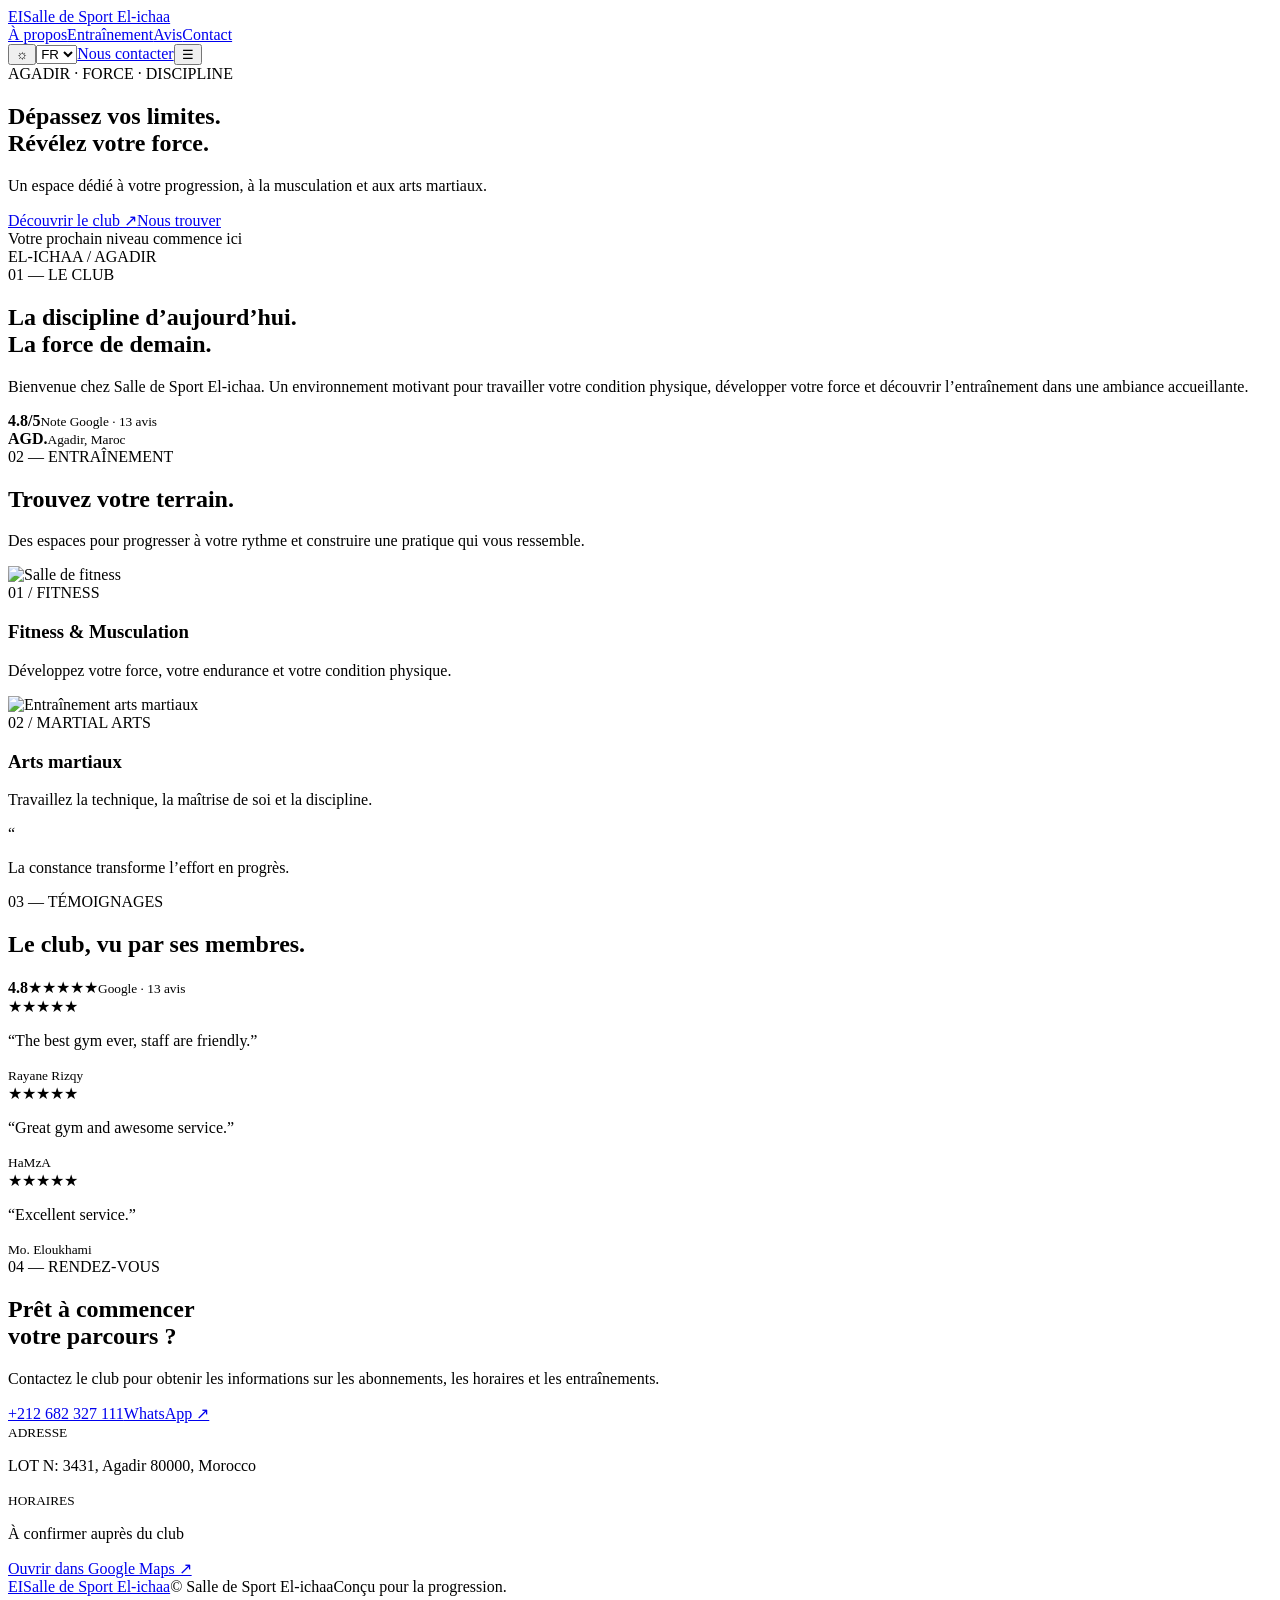
==== index.html @ bdde885b "Build El-ichaa gym website and Supabase admin" ====
<!doctype html>
<html lang="fr"><head><meta charset="utf-8"><meta name="viewport" content="width=device-width,initial-scale=1"><meta name="theme-color" content="#07100b"><meta name="description" content="Salle de Sport El-ichaa — fitness, musculation et arts martiaux à Agadir."><title>Salle de Sport El-ichaa | Agadir</title><link rel="preconnect" href="https://fonts.googleapis.com"><link rel="preconnect" href="https://fonts.gstatic.com" crossorigin><link href="https://fonts.googleapis.com/css2?family=DM+Sans:wght@400;500;600;700;800&family=Manrope:wght@400;500;600;700;800&display=swap" rel="stylesheet"><link rel="stylesheet" href="style.css"></head>
<body><header class="site-header"><a class="brand" href="#home"><span class="brand-mark" id="brandMark">EI</span><span id="brandName">Salle de Sport El-ichaa</span></a><nav class="main-nav"><a href="#about" data-i18n="navAbout">À propos</a><a href="#training" data-i18n="navTraining">Entraînement</a><a href="#reviews" data-i18n="navReviews">Avis</a><a href="#contact" data-i18n="navContact">Contact</a></nav><div class="header-actions"><button class="icon-btn" id="themeToggle" aria-label="Changer le thème">☼</button><select id="languageSelect" aria-label="Language"><option value="fr">FR</option><option value="ar">AR</option><option value="en">EN</option></select><a class="btn btn-small" href="#contact" data-i18n="navJoin">Nous contacter</a><button class="menu-toggle" id="menuToggle" aria-label="Menu">☰</button></div></header>
<main><section class="hero" id="home"><div class="hero-bg"></div><div class="hero-content"><span class="eyebrow" data-i18n="heroEyebrow">AGADIR · FORCE · DISCIPLINE</span><h1 id="heroTitle">Dépassez vos limites.<br><span>Révélez votre force.</span></h1><p id="heroText">Un espace dédié à votre progression, à la musculation et aux arts martiaux.</p><div class="hero-actions"><a class="btn" href="#training" data-i18n="heroCta">Découvrir le club <span>↗</span></a><a class="text-link" href="#contact" data-i18n="heroContact">Nous trouver</a></div><div class="hero-note"><span class="pulse"></span><span data-i18n="heroNote">Votre prochain niveau commence ici</span></div></div><div class="hero-side-label">EL-ICHAA / AGADIR</div></section>
<section class="intro section" id="about"><div class="section-kicker" data-i18n="aboutKicker">01 — LE CLUB</div><div class="intro-grid"><h2 id="aboutTitle">La discipline d’aujourd’hui.<br><span>La force de demain.</span></h2><div><p id="aboutText">Bienvenue chez Salle de Sport El-ichaa. Un environnement motivant pour travailler votre condition physique, développer votre force et découvrir l’entraînement dans une ambiance accueillante.</p><div class="facts"><div><strong>4.8<span>/5</span></strong><small data-i18n="ratingLabel">Note Google · 13 avis</small></div><div><strong>AGD<span>.</span></strong><small data-i18n="locationLabel">Agadir, Maroc</small></div></div></div></div></section>
<section class="training section" id="training"><div class="section-top"><div><div class="section-kicker" data-i18n="trainingKicker">02 — ENTRAÎNEMENT</div><h2 data-i18n="trainingTitle">Trouvez votre <span>terrain.</span></h2></div><p data-i18n="trainingLead">Des espaces pour progresser à votre rythme et construire une pratique qui vous ressemble.</p></div><div class="training-grid"><article class="training-card training-main"><img id="fitnessImage" src="https://images.unsplash.com/photo-1534438327276-14e5300c3a48?auto=format&fit=crop&w=1200&q=85" alt="Salle de fitness"><div class="card-shade"></div><div class="training-card-content"><span>01 / FITNESS</span><h3 id="fitnessTitle">Fitness & Musculation</h3><p id="fitnessText">Développez votre force, votre endurance et votre condition physique.</p></div></article><article class="training-card"><img id="martialImage" src="https://images.unsplash.com/photo-1555597673-b21d5c935865?auto=format&fit=crop&w=1000&q=85" alt="Entraînement arts martiaux"><div class="card-shade"></div><div class="training-card-content"><span>02 / MARTIAL ARTS</span><h3 id="martialTitle">Arts martiaux</h3><p id="martialText">Travaillez la technique, la maîtrise de soi et la discipline.</p></div></article></div></section>
<section class="quote-band"><span>“</span><p data-i18n="quote">La constance transforme l’effort en progrès.</p><span class="quote-line"></span></section>
<section class="reviews section" id="reviews"><div class="section-kicker" data-i18n="reviewsKicker">03 — TÉMOIGNAGES</div><div class="section-top"><h2 data-i18n="reviewsTitle">Le club, vu par <span>ses membres.</span></h2><div class="google-rating"><strong>4.8</strong><span>★★★★★</span><small>Google · 13 avis</small></div></div><div class="review-grid" id="reviewGrid"><article class="review"><div class="stars">★★★★★</div><p>“The best gym ever, staff are friendly.”</p><small>Rayane Rizqy</small></article><article class="review"><div class="stars">★★★★★</div><p>“Great gym and awesome service.”</p><small>HaMzA</small></article><article class="review"><div class="stars">★★★★★</div><p>“Excellent service.”</p><small>Mo. Eloukhami</small></article></div></section>
<section class="contact section" id="contact"><div class="contact-panel"><div><div class="section-kicker" data-i18n="contactKicker">04 — RENDEZ-VOUS</div><h2 data-i18n="contactTitle">Prêt à commencer<br><span>votre parcours ?</span></h2><p data-i18n="contactText">Contactez le club pour obtenir les informations sur les abonnements, les horaires et les entraînements.</p><div class="contact-links"><a href="tel:+212682327111">+212 682 327 111</a><a id="whatsappLink" href="https://wa.me/212682327111" target="_blank" rel="noopener">WhatsApp ↗</a></div></div><div class="contact-details"><div><small data-i18n="addressLabel">ADRESSE</small><p id="addressText">LOT N: 3431, Agadir 80000, Morocco</p></div><div><small data-i18n="hoursLabel">HORAIRES</small><p id="hoursText">À confirmer auprès du club</p></div><a class="btn btn-outline" href="https://www.google.com/maps/search/?api=1&query=CCPV%2BG7%20Agadir" target="_blank" rel="noopener" data-i18n="mapCta">Ouvrir dans Google Maps ↗</a></div></div></section></main>
<footer><a class="brand" href="#home"><span class="brand-mark">EI</span><span id="footerName">Salle de Sport El-ichaa</span></a><span>© <span id="year"></span> <span id="copyrightName">Salle de Sport El-ichaa</span></span><span data-i18n="footerNote">Conçu pour la progression.</span></footer><script src="https://cdn.jsdelivr.net/npm/@supabase/supabase-js@2"></script><script src="config.js"></script><script src="app.js"></script></body></html>
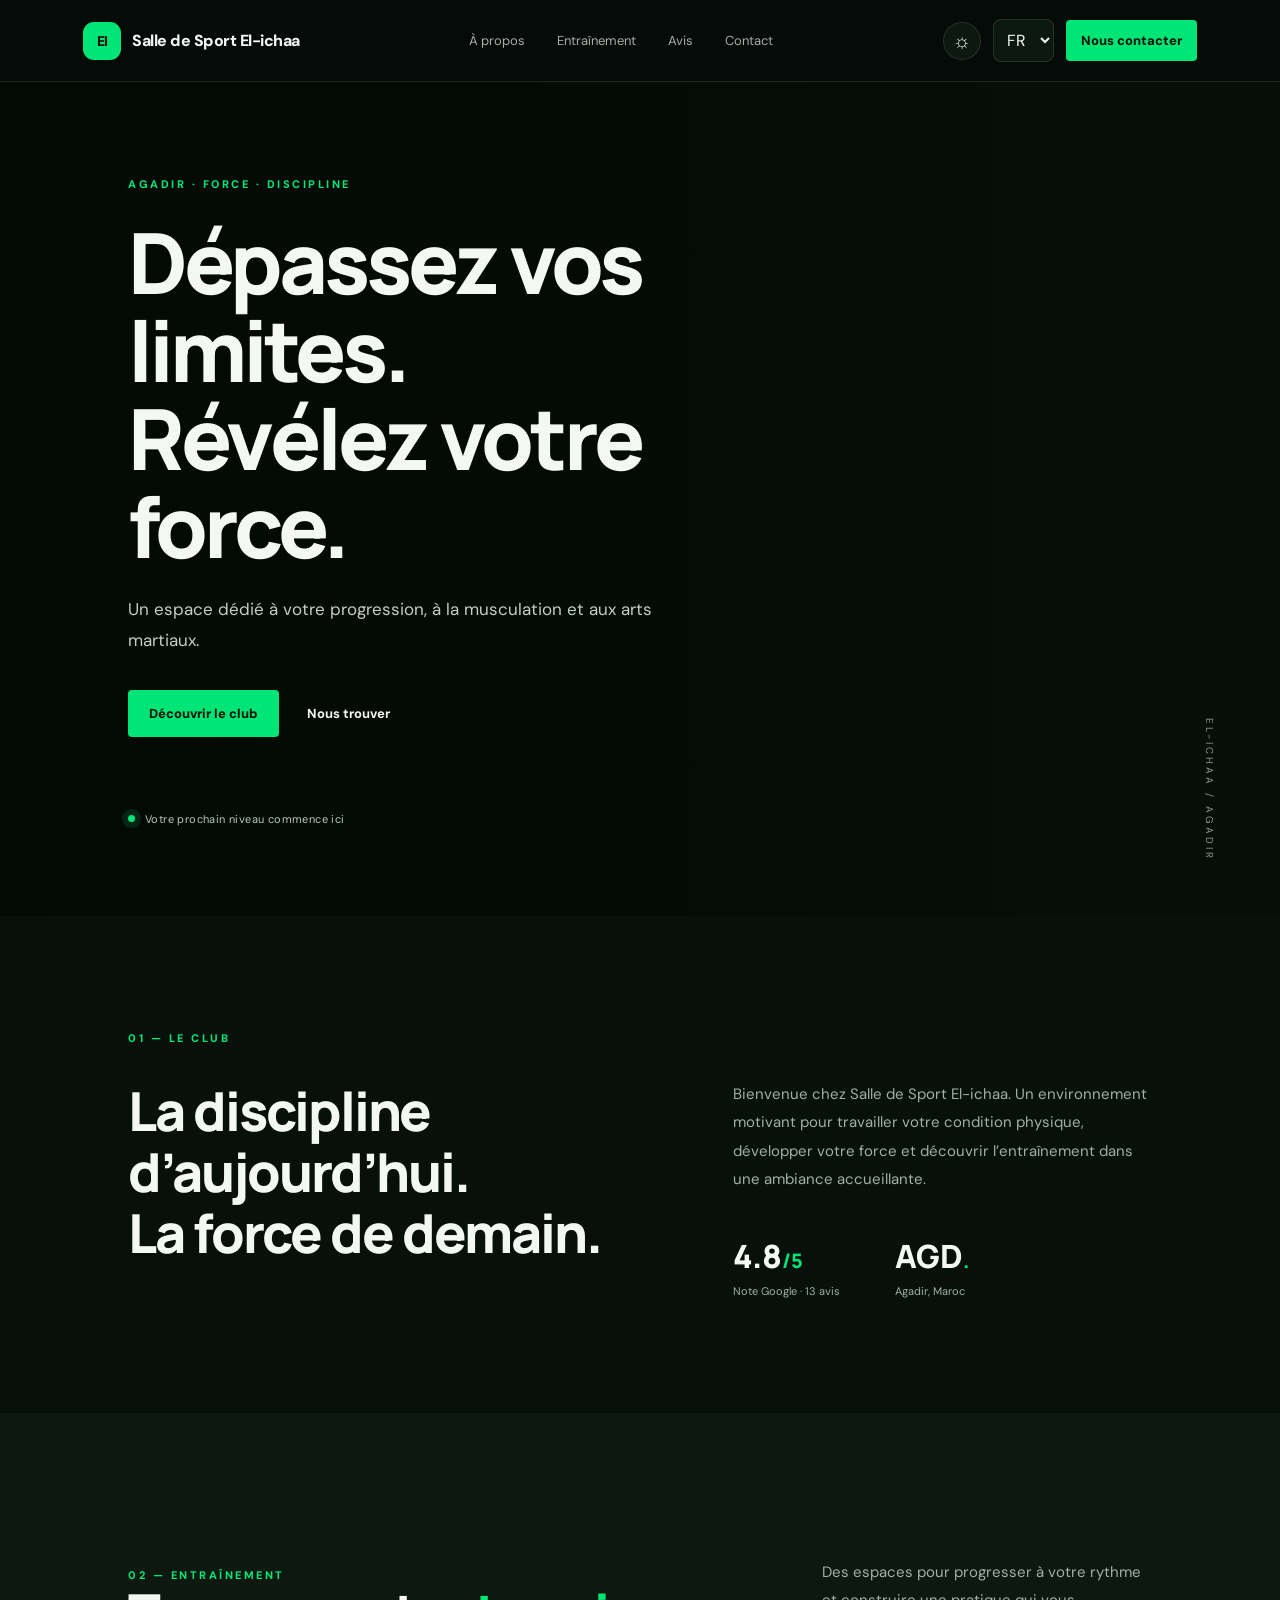
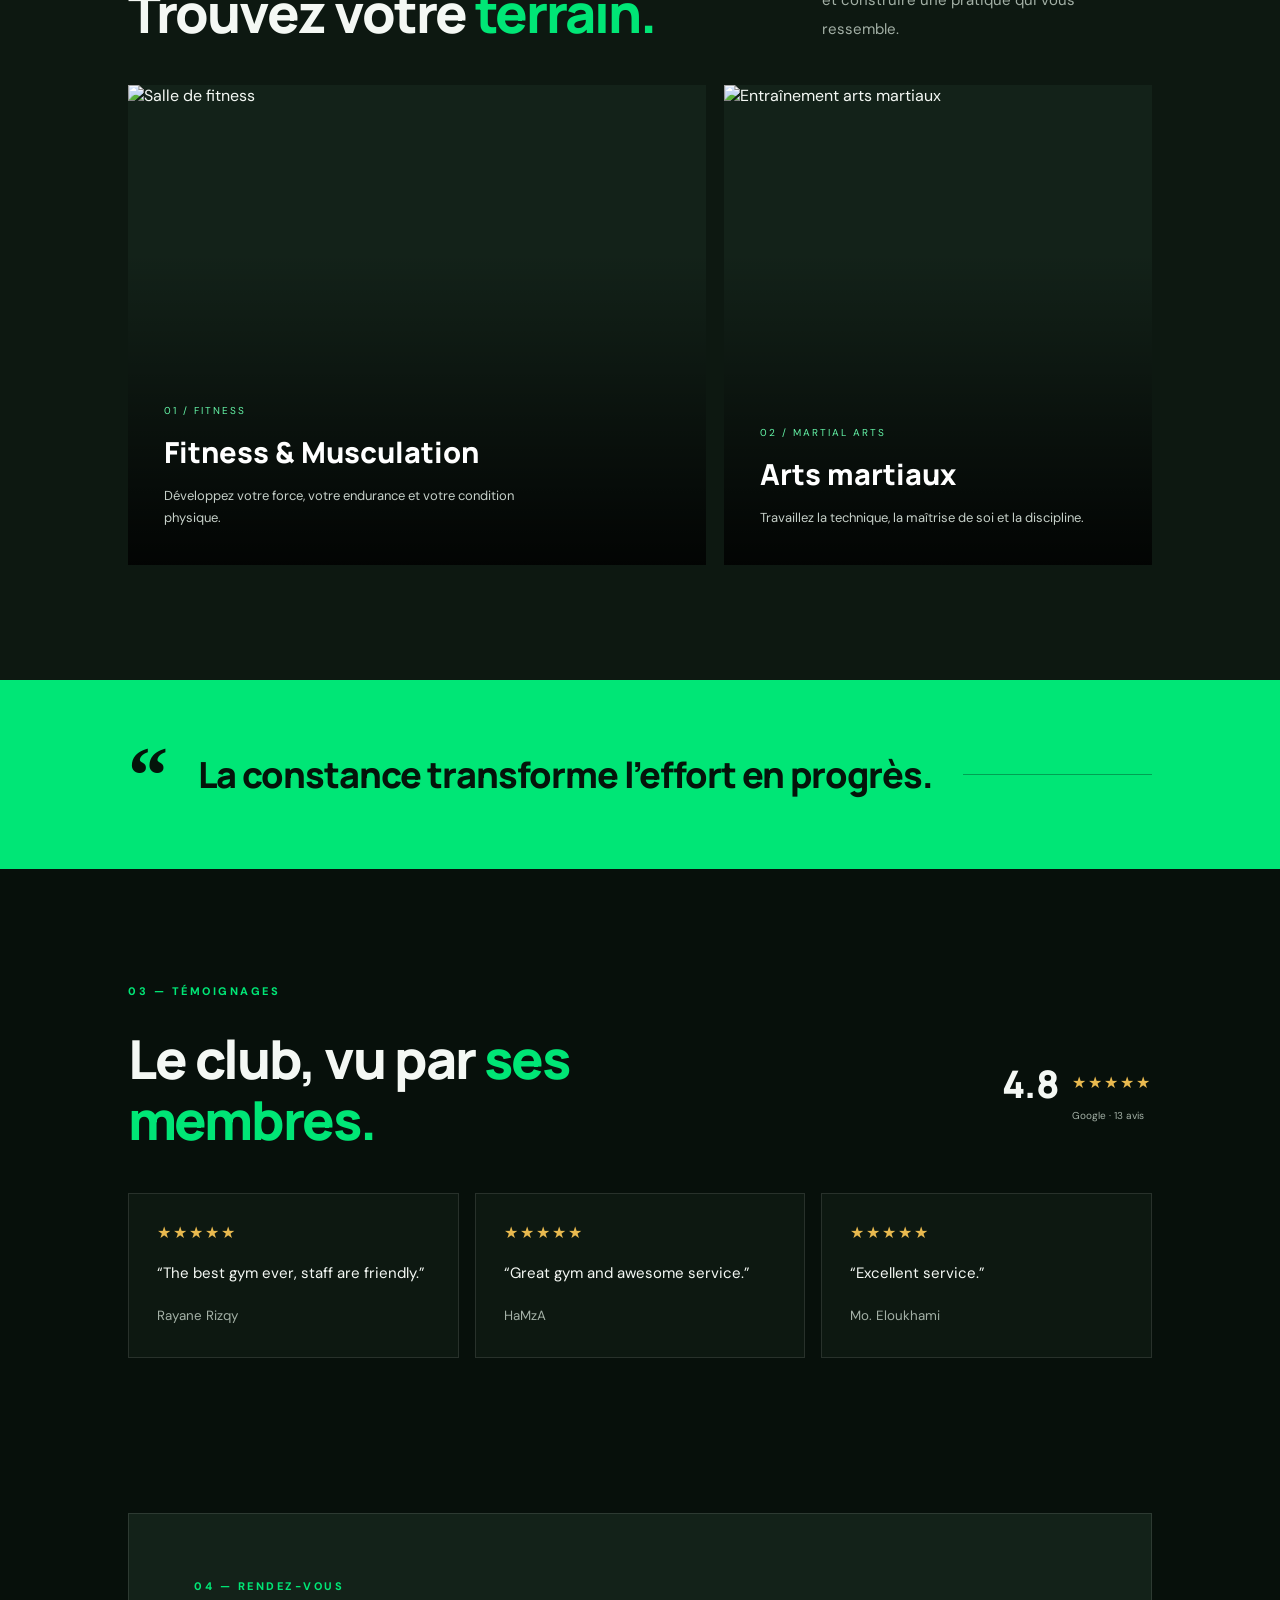
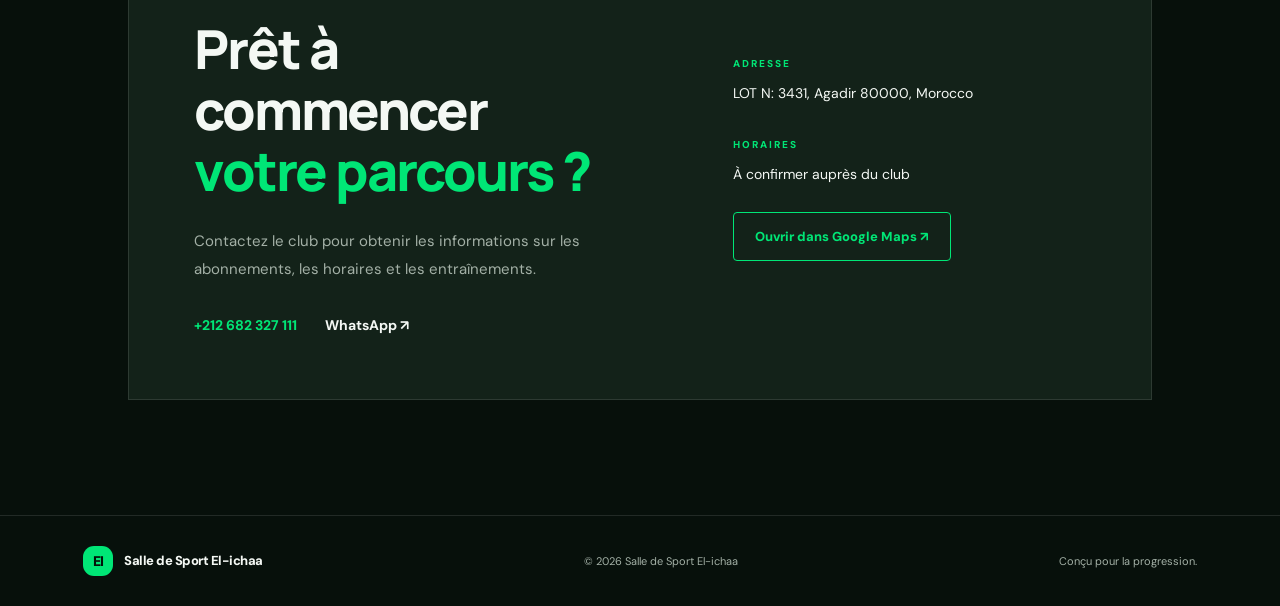
==== commit 5eb04426: "Fix mobile navigation target" ====
--- a/index.html
+++ b/index.html
@@ -1,6 +1,6 @@
 <!doctype html>
 <html lang="fr"><head><meta charset="utf-8"><meta name="viewport" content="width=device-width,initial-scale=1"><meta name="theme-color" content="#07100b"><meta name="description" content="Salle de Sport El-ichaa — fitness, musculation et arts martiaux à Agadir."><title>Salle de Sport El-ichaa | Agadir</title><link rel="preconnect" href="https://fonts.googleapis.com"><link rel="preconnect" href="https://fonts.gstatic.com" crossorigin><link href="https://fonts.googleapis.com/css2?family=DM+Sans:wght@400;500;600;700;800&family=Manrope:wght@400;500;600;700;800&display=swap" rel="stylesheet"><link rel="stylesheet" href="style.css"></head>
-<body><header class="site-header"><a class="brand" href="#home"><span class="brand-mark" id="brandMark">EI</span><span id="brandName">Salle de Sport El-ichaa</span></a><nav class="main-nav"><a href="#about" data-i18n="navAbout">À propos</a><a href="#training" data-i18n="navTraining">Entraînement</a><a href="#reviews" data-i18n="navReviews">Avis</a><a href="#contact" data-i18n="navContact">Contact</a></nav><div class="header-actions"><button class="icon-btn" id="themeToggle" aria-label="Changer le thème">☼</button><select id="languageSelect" aria-label="Language"><option value="fr">FR</option><option value="ar">AR</option><option value="en">EN</option></select><a class="btn btn-small" href="#contact" data-i18n="navJoin">Nous contacter</a><button class="menu-toggle" id="menuToggle" aria-label="Menu">☰</button></div></header>
+<body><header class="site-header"><a class="brand" href="#home"><span class="brand-mark" id="brandMark">EI</span><span id="brandName">Salle de Sport El-ichaa</span></a><nav class="main-nav" id="mainNav"><a href="#about" data-i18n="navAbout">À propos</a><a href="#training" data-i18n="navTraining">Entraînement</a><a href="#reviews" data-i18n="navReviews">Avis</a><a href="#contact" data-i18n="navContact">Contact</a></nav><div class="header-actions"><button class="icon-btn" id="themeToggle" aria-label="Changer le thème">☼</button><select id="languageSelect" aria-label="Language"><option value="fr">FR</option><option value="ar">AR</option><option value="en">EN</option></select><a class="btn btn-small" href="#contact" data-i18n="navJoin">Nous contacter</a><button class="menu-toggle" id="menuToggle" aria-label="Menu">☰</button></div></header>
 <main><section class="hero" id="home"><div class="hero-bg"></div><div class="hero-content"><span class="eyebrow" data-i18n="heroEyebrow">AGADIR · FORCE · DISCIPLINE</span><h1 id="heroTitle">Dépassez vos limites.<br><span>Révélez votre force.</span></h1><p id="heroText">Un espace dédié à votre progression, à la musculation et aux arts martiaux.</p><div class="hero-actions"><a class="btn" href="#training" data-i18n="heroCta">Découvrir le club <span>↗</span></a><a class="text-link" href="#contact" data-i18n="heroContact">Nous trouver</a></div><div class="hero-note"><span class="pulse"></span><span data-i18n="heroNote">Votre prochain niveau commence ici</span></div></div><div class="hero-side-label">EL-ICHAA / AGADIR</div></section>
 <section class="intro section" id="about"><div class="section-kicker" data-i18n="aboutKicker">01 — LE CLUB</div><div class="intro-grid"><h2 id="aboutTitle">La discipline d’aujourd’hui.<br><span>La force de demain.</span></h2><div><p id="aboutText">Bienvenue chez Salle de Sport El-ichaa. Un environnement motivant pour travailler votre condition physique, développer votre force et découvrir l’entraînement dans une ambiance accueillante.</p><div class="facts"><div><strong>4.8<span>/5</span></strong><small data-i18n="ratingLabel">Note Google · 13 avis</small></div><div><strong>AGD<span>.</span></strong><small data-i18n="locationLabel">Agadir, Maroc</small></div></div></div></div></section>
 <section class="training section" id="training"><div class="section-top"><div><div class="section-kicker" data-i18n="trainingKicker">02 — ENTRAÎNEMENT</div><h2 data-i18n="trainingTitle">Trouvez votre <span>terrain.</span></h2></div><p data-i18n="trainingLead">Des espaces pour progresser à votre rythme et construire une pratique qui vous ressemble.</p></div><div class="training-grid"><article class="training-card training-main"><img id="fitnessImage" src="https://images.unsplash.com/photo-1534438327276-14e5300c3a48?auto=format&fit=crop&w=1200&q=85" alt="Salle de fitness"><div class="card-shade"></div><div class="training-card-content"><span>01 / FITNESS</span><h3 id="fitnessTitle">Fitness & Musculation</h3><p id="fitnessText">Développez votre force, votre endurance et votre condition physique.</p></div></article><article class="training-card"><img id="martialImage" src="https://images.unsplash.com/photo-1555597673-b21d5c935865?auto=format&fit=crop&w=1000&q=85" alt="Entraînement arts martiaux"><div class="card-shade"></div><div class="training-card-content"><span>02 / MARTIAL ARTS</span><h3 id="martialTitle">Arts martiaux</h3><p id="martialText">Travaillez la technique, la maîtrise de soi et la discipline.</p></div></article></div></section>
--- a/style.css
+++ b/style.css
@@ -0,0 +1 @@
+:root{--bg:#07100b;--surface:#0d1811;--surface2:#132219;--text:#f4f8f4;--muted:#a3b0a6;--line:rgba(255,255,255,.11);--green:#00e676;--green2:#0b8c4a;--header:rgba(5,12,8,.82);--shadow:0 24px 70px rgba(0,0,0,.28)}[data-theme=light]{--bg:#f4f7f3;--surface:#fff;--surface2:#e9f1ea;--text:#102017;--muted:#5f6e63;--line:rgba(10,35,18,.13);--green:#078b48;--green2:#08743d;--header:rgba(248,251,248,.88);--shadow:0 24px 70px rgba(20,50,25,.12)}*{box-sizing:border-box}html{scroll-behavior:smooth;scroll-padding-top:90px}body{margin:0;background:var(--bg);color:var(--text);font-family:"DM Sans",sans-serif;transition:background .25s,color .25s}a{color:inherit;text-decoration:none}button,select{font:inherit}.site-header{height:82px;padding:0 6.5%;display:flex;align-items:center;justify-content:space-between;position:sticky;top:0;z-index:20;background:var(--header);backdrop-filter:blur(18px);border-bottom:1px solid var(--line)}.brand{display:flex;align-items:center;gap:11px;font-weight:800;letter-spacing:-.5px}.brand-mark{width:38px;height:38px;border-radius:11px;background:var(--green);color:#031108;display:grid;place-items:center;font-weight:900;font-size:14px}.main-nav{display:flex;gap:32px;color:var(--muted);font-size:13px}.main-nav a:hover,.text-link:hover{color:var(--green)}.header-actions{display:flex;align-items:center;gap:12px}.icon-btn,.menu-toggle{width:38px;height:38px;border:1px solid var(--line);background:var(--surface);color:var(--text);border-radius:50%;cursor:pointer;font-size:20px}.header-actions select{border:1px solid var(--line);background:var(--surface);color:var(--text);padding:9px;border-radius:8px}.btn{display:inline-flex;align-items:center;gap:16px;padding:15px 21px;background:var(--green);color:#04140a;border-radius:4px;font-weight:800;font-size:13px;transition:transform .2s,filter .2s}.btn:hover{transform:translateY(-2px);filter:brightness(1.08)}.btn-small{padding:12px 15px}.btn-outline{background:transparent;border:1px solid var(--green);color:var(--green)}.menu-toggle{display:none}.hero{min-height:690px;position:relative;display:flex;align-items:center;padding:90px 10%;overflow:hidden}.hero-bg{position:absolute;inset:0;background:linear-gradient(90deg,rgba(3,10,6,.96) 0%,rgba(3,10,6,.82) 45%,rgba(3,10,6,.24) 100%),url("https://images.unsplash.com/photo-1534438327276-14e5300c3a48?auto=format&fit=crop&w=2000&q=90") center/cover}.hero-content{position:relative;max-width:720px}.eyebrow,.section-kicker{font-size:11px;font-weight:800;letter-spacing:2.5px;color:var(--green)}h1,h2,h3,p{margin-top:0}h1{font:800 clamp(45px,6.6vw,88px)/1.04 Manrope,sans-serif;letter-spacing:-4px;margin:25px 0}h1 span,h2 span{color:var(--green)}.hero-content>p{font-size:17px;line-height:1.8;color:#c3cec6;max-width:530px}.hero-actions{display:flex;align-items:center;gap:28px;margin-top:34px}.text-link{font-size:13px;font-weight:700}.hero-note{display:flex;align-items:center;gap:10px;color:#b9c7bd;font-size:11px;letter-spacing:.4px;margin-top:75px}.pulse{width:7px;height:7px;border-radius:50%;background:var(--green);box-shadow:0 0 0 6px rgba(0,230,118,.12)}.hero-side-label{position:absolute;right:5%;bottom:55px;writing-mode:vertical-rl;color:rgba(255,255,255,.55);letter-spacing:3px;font-size:10px}.section{padding:115px 10%}.intro-grid{display:grid;grid-template-columns:1.1fr .9fr;gap:9%;margin-top:35px}.intro h2,.section h2,.contact h2{font:800 clamp(34px,4.2vw,58px)/1.14 Manrope,sans-serif;letter-spacing:-2px;margin:0}.intro-grid>div>p,.section-top>p,.contact-panel p{color:var(--muted);line-height:1.9;font-size:15px}.facts{display:flex;gap:55px;margin-top:40px}.facts div{display:grid;gap:6px}.facts strong{font:800 32px Manrope}.facts strong span{color:var(--green);font-size:20px}.facts small{color:var(--muted);font-size:11px}.training{background:var(--surface)}.section-top{display:flex;justify-content:space-between;align-items:end;gap:35px;margin:30px 0 42px}.section-top h2{max-width:600px}.section-top>p{max-width:330px;margin:0}.training-grid{display:grid;grid-template-columns:1.15fr .85fr;gap:18px}.training-card{height:480px;position:relative;overflow:hidden;background:var(--surface2)}.training-card img{width:100%;height:100%;object-fit:cover;transition:transform .6s}.training-card:hover img{transform:scale(1.04)}.card-shade{position:absolute;inset:0;background:linear-gradient(0deg,rgba(0,0,0,.88),transparent 65%)}.training-card-content{position:absolute;bottom:36px;left:36px;right:30px;color:white}.training-card-content>span{font-size:10px;letter-spacing:2px;color:#65f6a8}.training-card h3{font:800 29px Manrope;margin:13px 0}.training-card p{color:#c6d0c9;font-size:13px;line-height:1.7;max-width:380px;margin:0}.quote-band{padding:70px 10%;background:var(--green);color:#04140a;display:flex;align-items:center;gap:30px}.quote-band>span:first-child{font:800 80px Georgia;line-height:.5}.quote-band p{font:800 clamp(22px,3vw,36px) Manrope;margin:0;letter-spacing:-1px}.quote-line{height:1px;background:rgba(0,0,0,.3);flex:1}.reviews .section-top{align-items:center}.google-rating{display:grid;grid-template-columns:auto auto;column-gap:12px;align-items:center}.google-rating strong{font:800 38px Manrope}.google-rating span,.stars{color:#e8b94f;letter-spacing:2px}.google-rating small{grid-column:2;color:var(--muted);font-size:10px}.review-grid{display:grid;grid-template-columns:repeat(3,1fr);gap:16px}.review{padding:28px;background:var(--surface);border:1px solid var(--line);min-height:165px}.review p{font-size:15px;line-height:1.7;margin:18px 0;color:var(--text)}.review small{color:var(--muted)}.contact{padding-top:40px}.contact-panel{background:var(--surface2);padding:65px;display:grid;grid-template-columns:1.1fr .9fr;gap:12%;border:1px solid var(--line)}.contact h2{margin:25px 0}.contact-panel p{max-width:440px}.contact-links{display:flex;gap:28px;margin-top:32px;font-weight:700;font-size:14px}.contact-links a:first-child{color:var(--green)}.contact-details{display:grid;align-content:center;gap:25px}.contact-details small{color:var(--green);font-size:10px;letter-spacing:2px;font-weight:800}.contact-details p{color:var(--text);font-size:14px;margin:8px 0 0}.contact-details .btn{justify-self:start}footer{padding:30px 6.5%;border-top:1px solid var(--line);display:flex;justify-content:space-between;align-items:center;color:var(--muted);font-size:11px}footer .brand{color:var(--text);font-size:13px}footer .brand-mark{width:30px;height:30px}.rtl{direction:rtl}.rtl .hero-content,.rtl .training-card-content{text-align:right}.rtl .training-card-content{left:30px;right:36px}.rtl .intro-grid,.rtl .section-top,.rtl .contact-panel{direction:rtl}.rtl .hero-side-label{right:auto;left:5%}.rtl .hero-bg{background:linear-gradient(270deg,rgba(3,10,6,.96) 0%,rgba(3,10,6,.82) 45%,rgba(3,10,6,.24) 100%),url("https://images.unsplash.com/photo-1534438327276-14e5300c3a48?auto=format&fit=crop&w=2000&q=90") center/cover}@media(max-width:850px){.site-header{padding:0 5%;height:72px}.main-nav{display:none;position:absolute;top:72px;left:0;right:0;padding:25px;background:var(--surface);flex-direction:column;gap:20px;border-bottom:1px solid var(--line)}.main-nav.open{display:flex}.header-actions .btn{display:none}.menu-toggle{display:block}.hero{min-height:620px;padding:70px 7%}.hero-bg{background-position:60% center}.section{padding:80px 7%}.intro-grid,.contact-panel{grid-template-columns:1fr;gap:30px}.training-grid{grid-template-columns:1fr}.training-card{height:390px}.section-top{align-items:start;flex-direction:column}.section-top>p{max-width:500px}.review-grid{grid-template-columns:1fr}.contact-panel{padding:35px}.quote-line{display:none}footer{padding:25px 5%;gap:15px;flex-wrap:wrap}}@media(max-width:480px){.brand{font-size:12px}.brand-mark{width:33px;height:33px}.header-actions{gap:7px}.header-actions select{padding:8px 5px}.hero h1{letter-spacing:-2.5px}.hero-actions{gap:18px}.hero-note{margin-top:55px}.facts{gap:35px}.training-card{height:340px}.quote-band{padding:50px 7%}.quote-band>span:first-child{font-size:55px}.contact-links{flex-direction:column;gap:15px}footer{font-size:10px}}
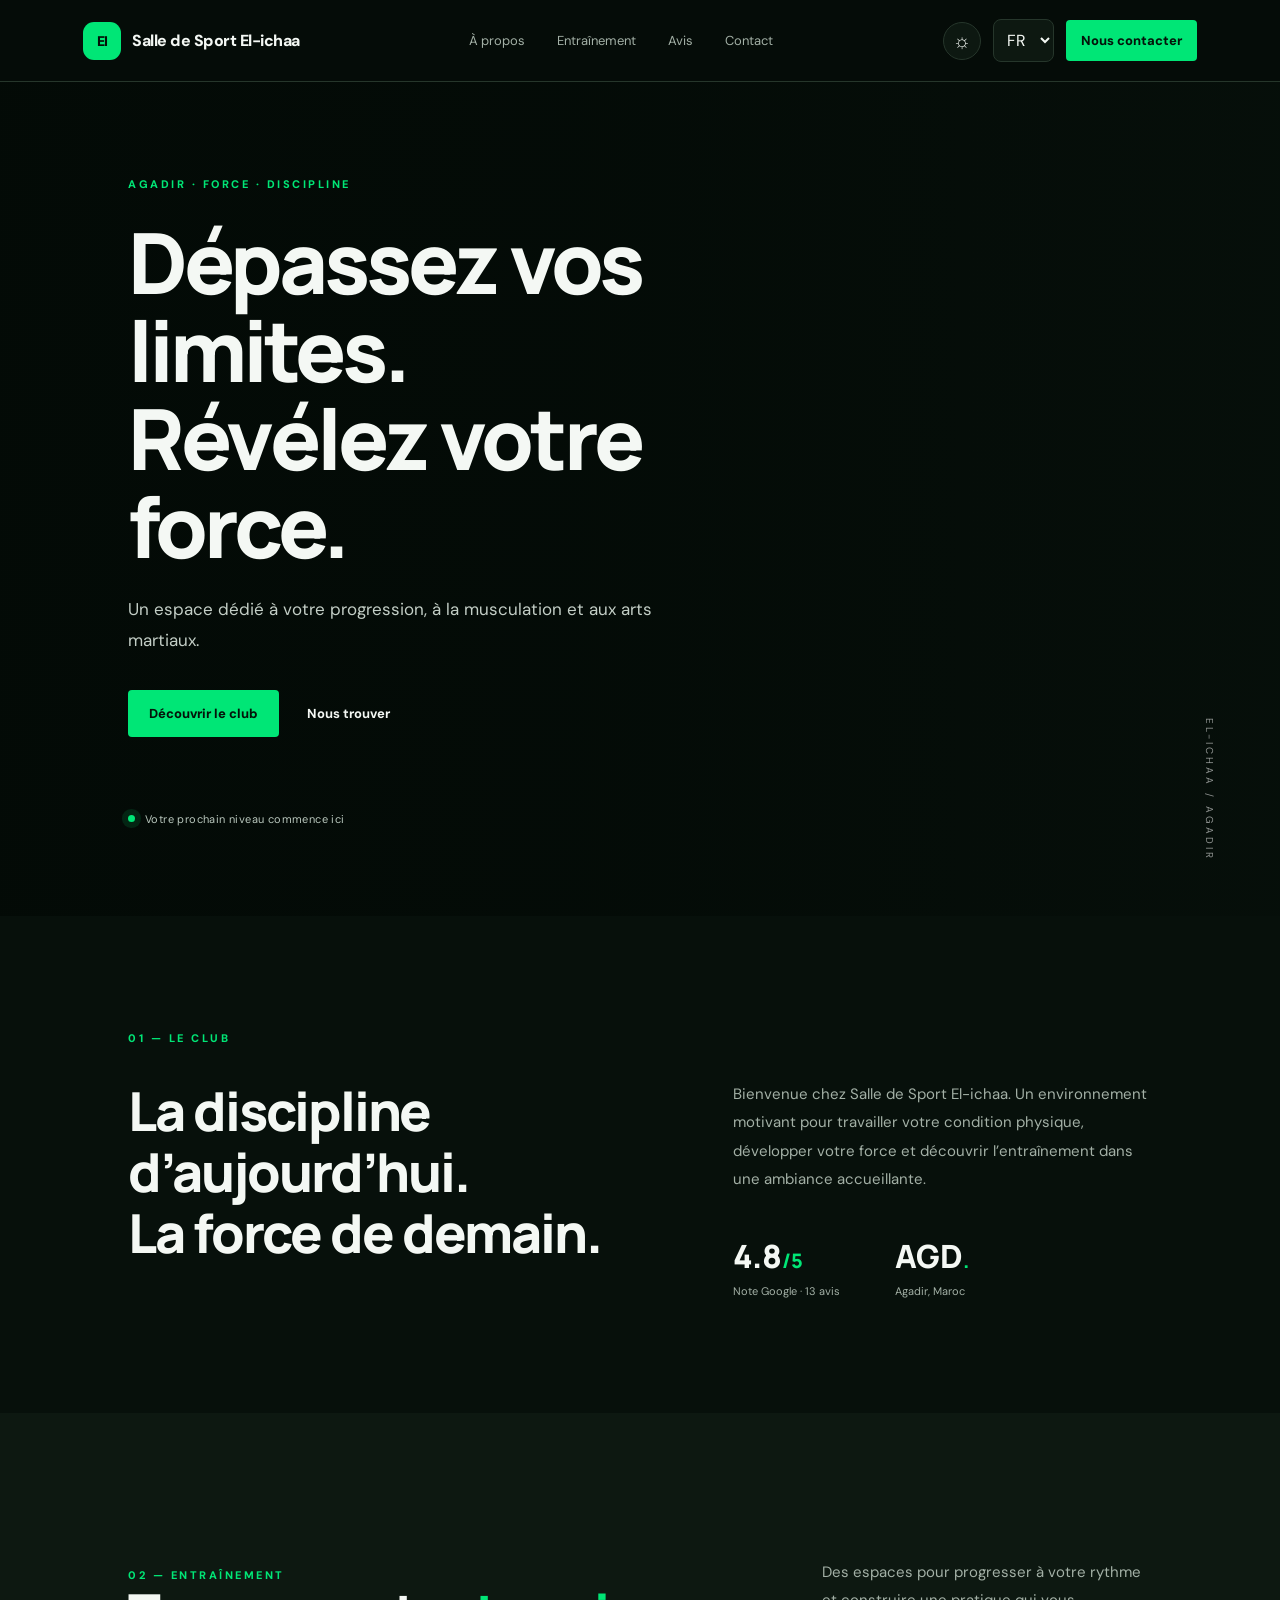
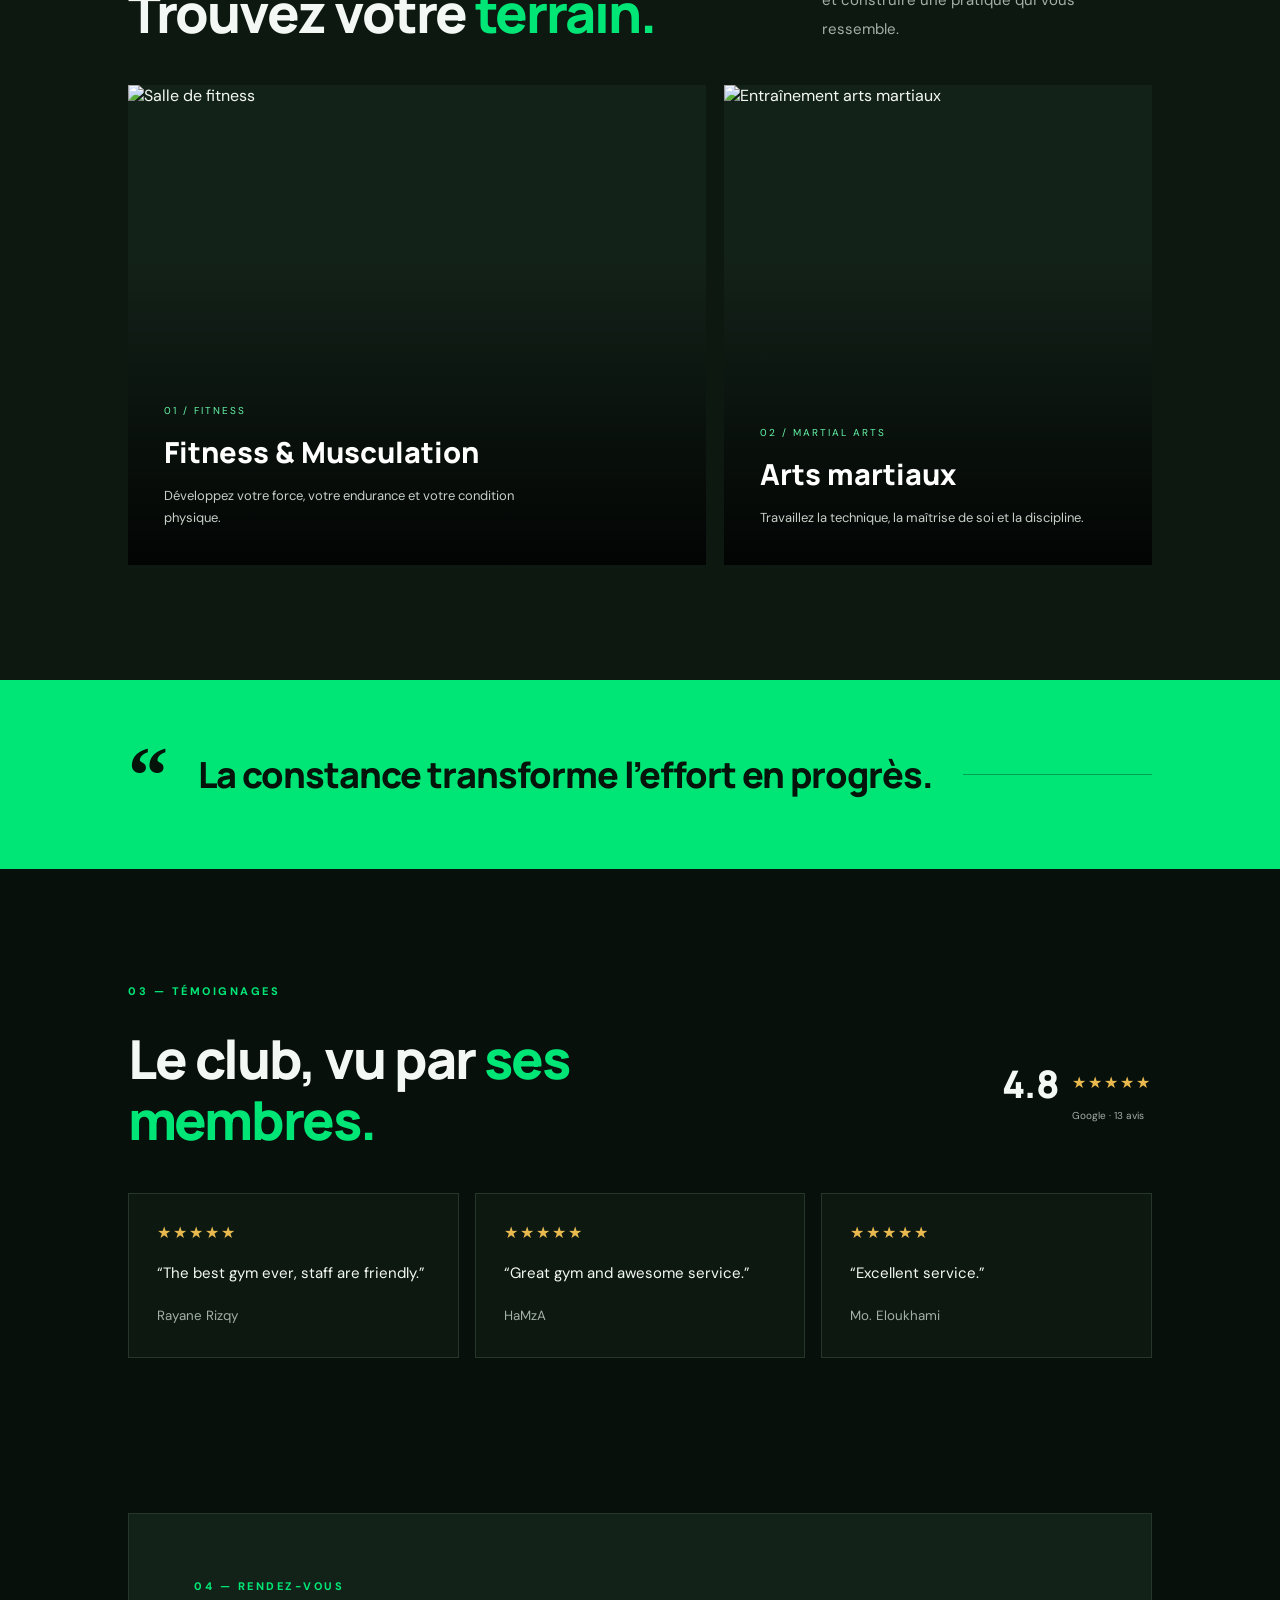
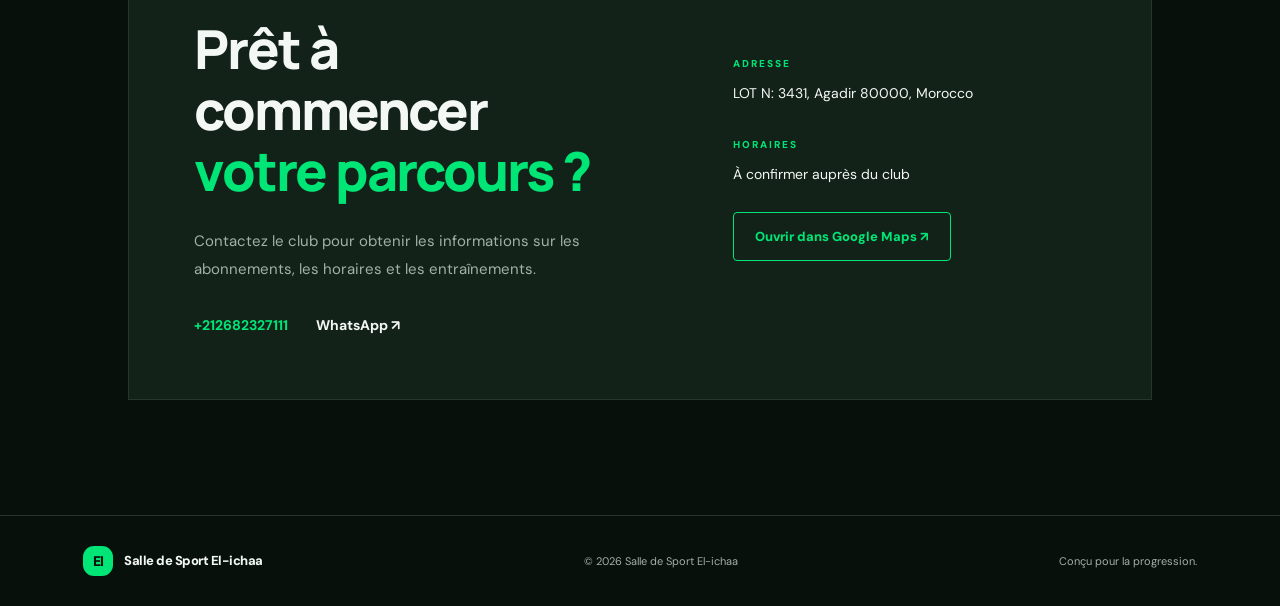
==== commit c02375ee: "Update gym Google Maps location" ====
--- a/index.html
+++ b/index.html
@@ -1,10 +1,10 @@
 <!doctype html>
 <html lang="fr"><head><meta charset="utf-8"><meta name="viewport" content="width=device-width,initial-scale=1"><meta name="theme-color" content="#07100b"><meta name="description" content="Salle de Sport El-ichaa — fitness, musculation et arts martiaux à Agadir."><title>Salle de Sport El-ichaa | Agadir</title><link rel="preconnect" href="https://fonts.googleapis.com"><link rel="preconnect" href="https://fonts.gstatic.com" crossorigin><link href="https://fonts.googleapis.com/css2?family=DM+Sans:wght@400;500;600;700;800&family=Manrope:wght@400;500;600;700;800&display=swap" rel="stylesheet"><link rel="stylesheet" href="style.css"></head>
 <body><header class="site-header"><a class="brand" href="#home"><span class="brand-mark" id="brandMark">EI</span><span id="brandName">Salle de Sport El-ichaa</span></a><nav class="main-nav" id="mainNav"><a href="#about" data-i18n="navAbout">À propos</a><a href="#training" data-i18n="navTraining">Entraînement</a><a href="#reviews" data-i18n="navReviews">Avis</a><a href="#contact" data-i18n="navContact">Contact</a></nav><div class="header-actions"><button class="icon-btn" id="themeToggle" aria-label="Changer le thème">☼</button><select id="languageSelect" aria-label="Language"><option value="fr">FR</option><option value="ar">AR</option><option value="en">EN</option></select><a class="btn btn-small" href="#contact" data-i18n="navJoin">Nous contacter</a><button class="menu-toggle" id="menuToggle" aria-label="Menu">☰</button></div></header>
-<main><section class="hero" id="home"><div class="hero-bg"></div><div class="hero-content"><span class="eyebrow" data-i18n="heroEyebrow">AGADIR · FORCE · DISCIPLINE</span><h1 id="heroTitle">Dépassez vos limites.<br><span>Révélez votre force.</span></h1><p id="heroText">Un espace dédié à votre progression, à la musculation et aux arts martiaux.</p><div class="hero-actions"><a class="btn" href="#training" data-i18n="heroCta">Découvrir le club <span>↗</span></a><a class="text-link" href="#contact" data-i18n="heroContact">Nous trouver</a></div><div class="hero-note"><span class="pulse"></span><span data-i18n="heroNote">Votre prochain niveau commence ici</span></div></div><div class="hero-side-label">EL-ICHAA / AGADIR</div></section>
+<main><section class="hero" id="home"><div class="hero-bg" id="heroImage"></div><div class="hero-content"><span class="eyebrow" data-i18n="heroEyebrow">AGADIR · FORCE · DISCIPLINE</span><h1 id="heroTitle">Dépassez vos limites.<br><span>Révélez votre force.</span></h1><p id="heroText">Un espace dédié à votre progression, à la musculation et aux arts martiaux.</p><div class="hero-actions"><a class="btn" href="#training" data-i18n="heroCta">Découvrir le club <span>↗</span></a><a class="text-link" href="#contact" data-i18n="heroContact">Nous trouver</a></div><div class="hero-note"><span class="pulse"></span><span data-i18n="heroNote">Votre prochain niveau commence ici</span></div></div><div class="hero-side-label">EL-ICHAA / AGADIR</div></section>
 <section class="intro section" id="about"><div class="section-kicker" data-i18n="aboutKicker">01 — LE CLUB</div><div class="intro-grid"><h2 id="aboutTitle">La discipline d’aujourd’hui.<br><span>La force de demain.</span></h2><div><p id="aboutText">Bienvenue chez Salle de Sport El-ichaa. Un environnement motivant pour travailler votre condition physique, développer votre force et découvrir l’entraînement dans une ambiance accueillante.</p><div class="facts"><div><strong>4.8<span>/5</span></strong><small data-i18n="ratingLabel">Note Google · 13 avis</small></div><div><strong>AGD<span>.</span></strong><small data-i18n="locationLabel">Agadir, Maroc</small></div></div></div></div></section>
 <section class="training section" id="training"><div class="section-top"><div><div class="section-kicker" data-i18n="trainingKicker">02 — ENTRAÎNEMENT</div><h2 data-i18n="trainingTitle">Trouvez votre <span>terrain.</span></h2></div><p data-i18n="trainingLead">Des espaces pour progresser à votre rythme et construire une pratique qui vous ressemble.</p></div><div class="training-grid"><article class="training-card training-main"><img id="fitnessImage" src="https://images.unsplash.com/photo-1534438327276-14e5300c3a48?auto=format&fit=crop&w=1200&q=85" alt="Salle de fitness"><div class="card-shade"></div><div class="training-card-content"><span>01 / FITNESS</span><h3 id="fitnessTitle">Fitness & Musculation</h3><p id="fitnessText">Développez votre force, votre endurance et votre condition physique.</p></div></article><article class="training-card"><img id="martialImage" src="https://images.unsplash.com/photo-1555597673-b21d5c935865?auto=format&fit=crop&w=1000&q=85" alt="Entraînement arts martiaux"><div class="card-shade"></div><div class="training-card-content"><span>02 / MARTIAL ARTS</span><h3 id="martialTitle">Arts martiaux</h3><p id="martialText">Travaillez la technique, la maîtrise de soi et la discipline.</p></div></article></div></section>
 <section class="quote-band"><span>“</span><p data-i18n="quote">La constance transforme l’effort en progrès.</p><span class="quote-line"></span></section>
 <section class="reviews section" id="reviews"><div class="section-kicker" data-i18n="reviewsKicker">03 — TÉMOIGNAGES</div><div class="section-top"><h2 data-i18n="reviewsTitle">Le club, vu par <span>ses membres.</span></h2><div class="google-rating"><strong>4.8</strong><span>★★★★★</span><small>Google · 13 avis</small></div></div><div class="review-grid" id="reviewGrid"><article class="review"><div class="stars">★★★★★</div><p>“The best gym ever, staff are friendly.”</p><small>Rayane Rizqy</small></article><article class="review"><div class="stars">★★★★★</div><p>“Great gym and awesome service.”</p><small>HaMzA</small></article><article class="review"><div class="stars">★★★★★</div><p>“Excellent service.”</p><small>Mo. Eloukhami</small></article></div></section>
-<section class="contact section" id="contact"><div class="contact-panel"><div><div class="section-kicker" data-i18n="contactKicker">04 — RENDEZ-VOUS</div><h2 data-i18n="contactTitle">Prêt à commencer<br><span>votre parcours ?</span></h2><p data-i18n="contactText">Contactez le club pour obtenir les informations sur les abonnements, les horaires et les entraînements.</p><div class="contact-links"><a href="tel:+212682327111">+212 682 327 111</a><a id="whatsappLink" href="https://wa.me/212682327111" target="_blank" rel="noopener">WhatsApp ↗</a></div></div><div class="contact-details"><div><small data-i18n="addressLabel">ADRESSE</small><p id="addressText">LOT N: 3431, Agadir 80000, Morocco</p></div><div><small data-i18n="hoursLabel">HORAIRES</small><p id="hoursText">À confirmer auprès du club</p></div><a class="btn btn-outline" href="https://www.google.com/maps/search/?api=1&query=CCPV%2BG7%20Agadir" target="_blank" rel="noopener" data-i18n="mapCta">Ouvrir dans Google Maps ↗</a></div></div></section></main>
+<section class="contact section" id="contact"><div class="contact-panel"><div><div class="section-kicker" data-i18n="contactKicker">04 — RENDEZ-VOUS</div><h2 data-i18n="contactTitle">Prêt à commencer<br><span>votre parcours ?</span></h2><p data-i18n="contactText">Contactez le club pour obtenir les informations sur les abonnements, les horaires et les entraînements.</p><div class="contact-links"><a id="phoneLink" href="tel:+212682327111">+212 682 327 111</a><a id="whatsappLink" href="https://wa.me/212682327111" target="_blank" rel="noopener">WhatsApp ↗</a></div></div><div class="contact-details"><div><small data-i18n="addressLabel">ADRESSE</small><p id="addressText">LOT N: 3431, Agadir 80000, Morocco</p></div><div><small data-i18n="hoursLabel">HORAIRES</small><p id="hoursText">À confirmer auprès du club</p></div><a class="btn btn-outline" id="mapLink" href="https://www.google.com/maps/place/Salle+de+Sport+El-ichaa/@30.4362711,-9.5566428,81m/data=!3m1!1e3!4m6!3m5!1s0xdb3b710adb9e99b:0xe95bc6c0277a1800!8m2!3d30.4362533!4d-9.5568238!16s%2Fg%2F11s7y2k6th?entry=ttu&g_ep=EgoyMDI2MDkyNy4xIKXMDSoASAFQAw%3D%3D" target="_blank" rel="noopener" data-i18n="mapCta">Ouvrir dans Google Maps ↗</a></div></div></section></main>
 <footer><a class="brand" href="#home"><span class="brand-mark">EI</span><span id="footerName">Salle de Sport El-ichaa</span></a><span>© <span id="year"></span> <span id="copyrightName">Salle de Sport El-ichaa</span></span><span data-i18n="footerNote">Conçu pour la progression.</span></footer><script src="https://cdn.jsdelivr.net/npm/@supabase/supabase-js@2"></script><script src="config.js"></script><script src="app.js"></script></body></html>
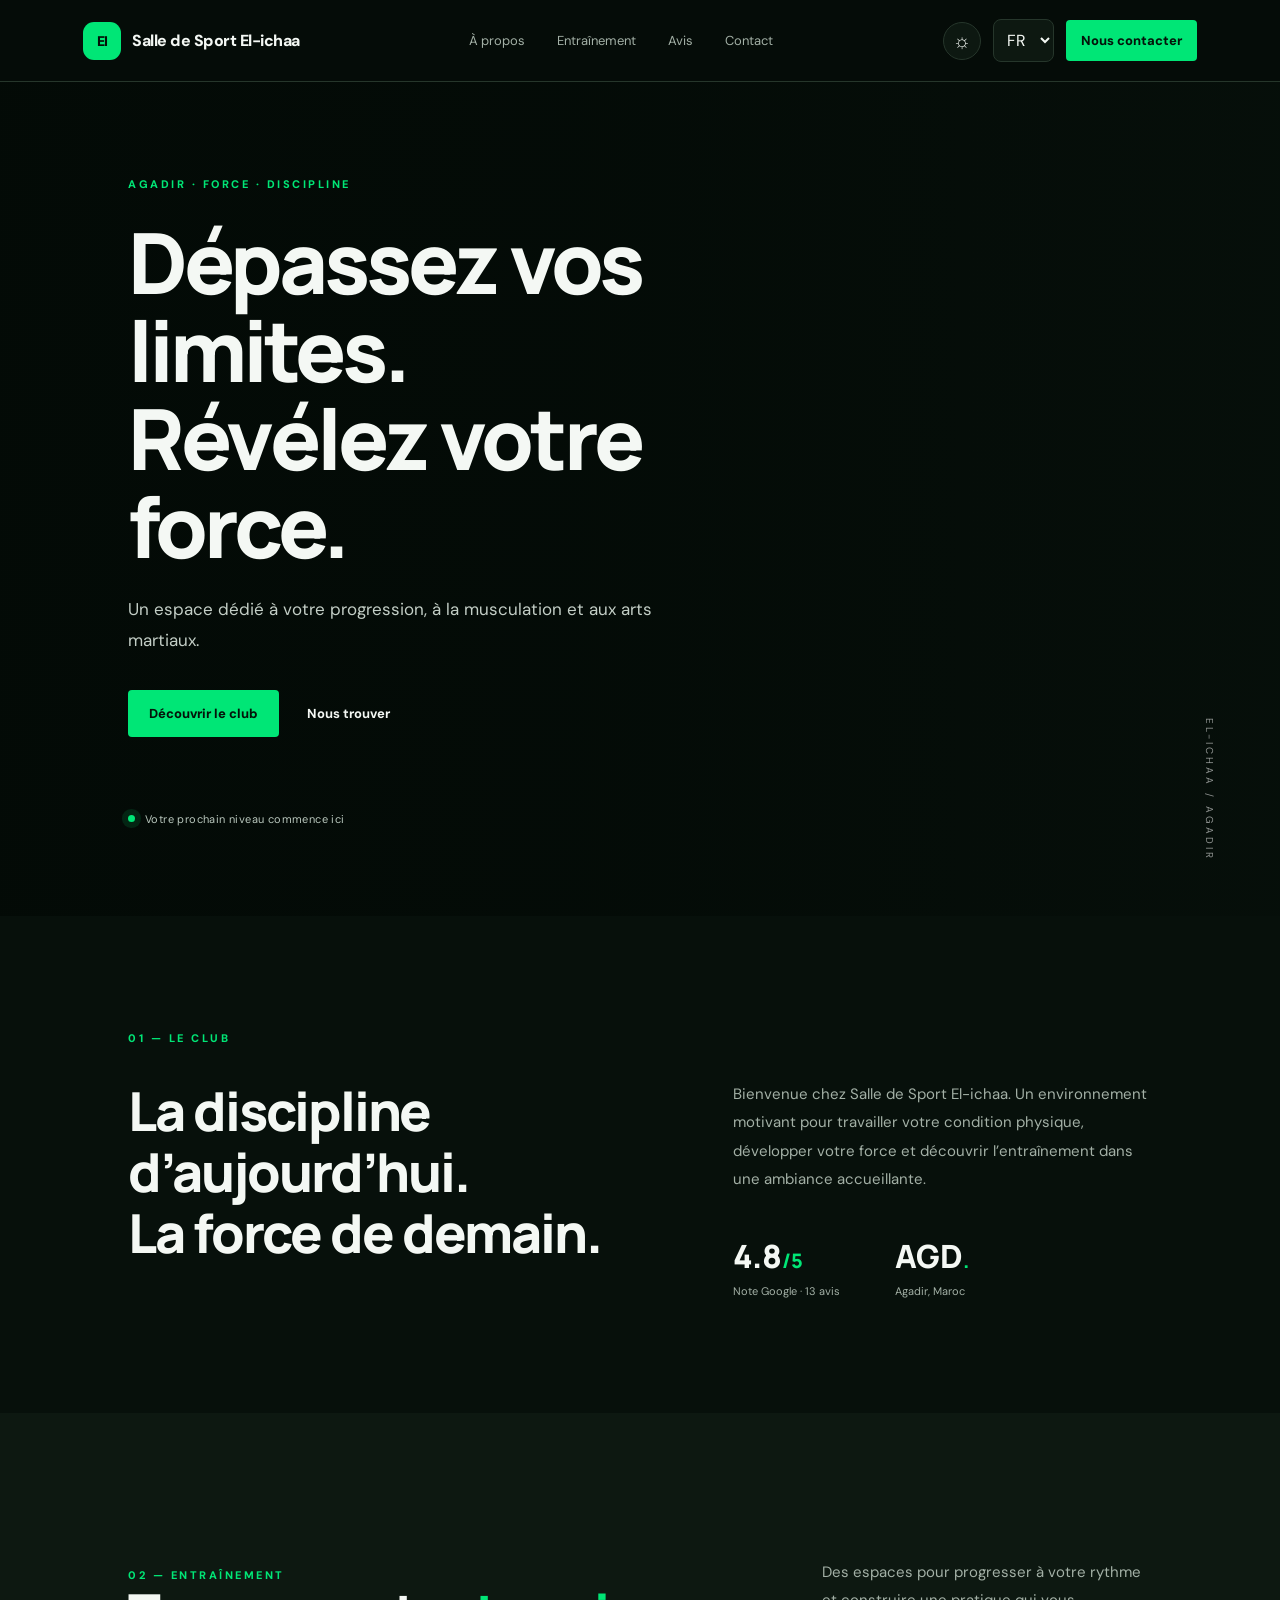
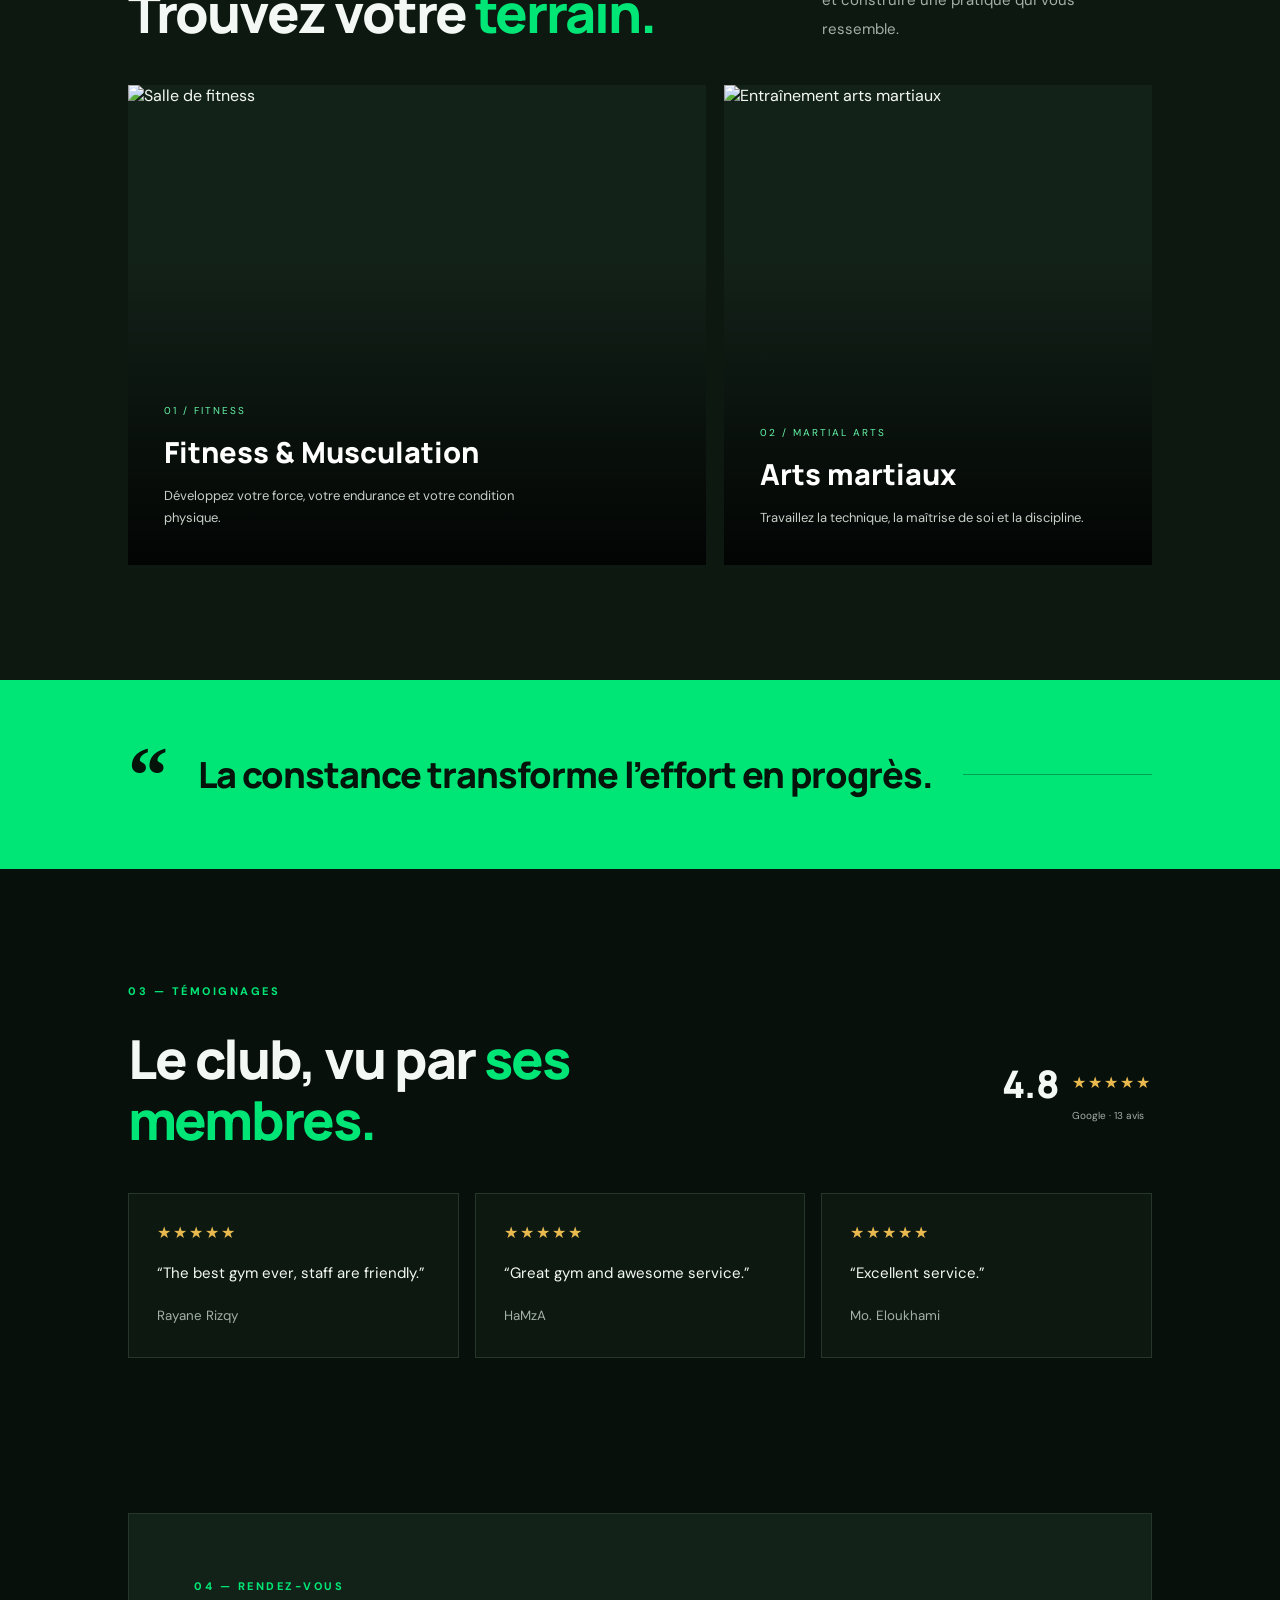
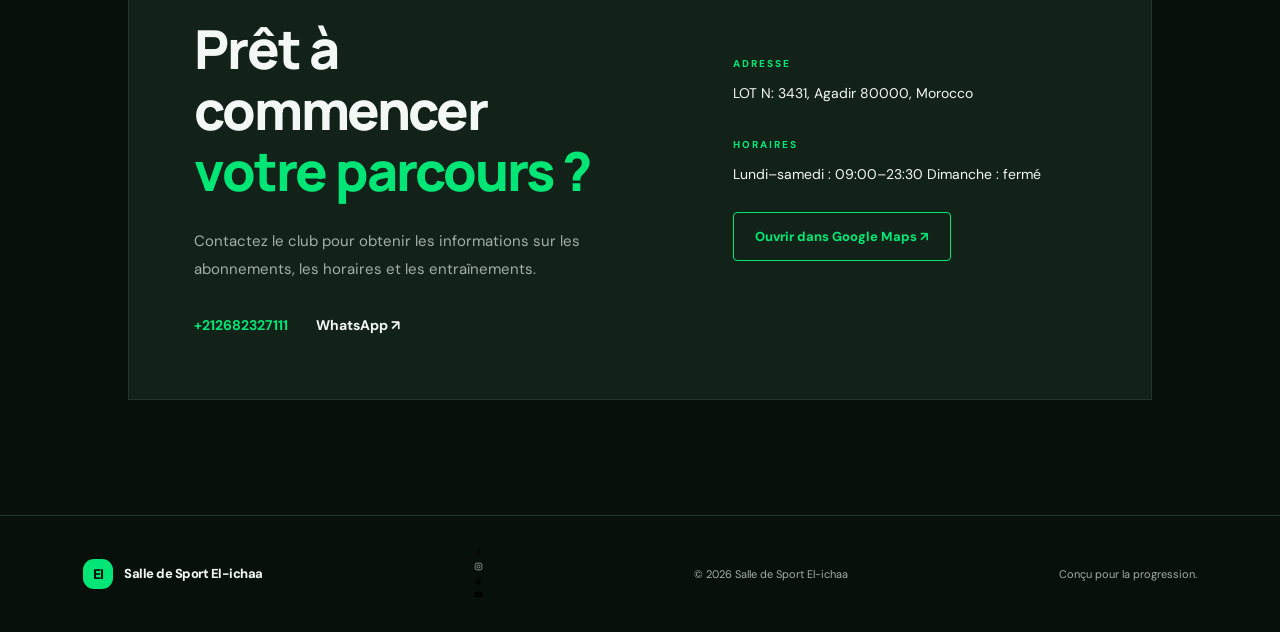
==== commit e3789de7: "Add gym social media links to footer" ====
--- a/index.html
+++ b/index.html
@@ -7,4 +7,9 @@
 <section class="quote-band"><span>“</span><p data-i18n="quote">La constance transforme l’effort en progrès.</p><span class="quote-line"></span></section>
 <section class="reviews section" id="reviews"><div class="section-kicker" data-i18n="reviewsKicker">03 — TÉMOIGNAGES</div><div class="section-top"><h2 data-i18n="reviewsTitle">Le club, vu par <span>ses membres.</span></h2><div class="google-rating"><strong>4.8</strong><span>★★★★★</span><small>Google · 13 avis</small></div></div><div class="review-grid" id="reviewGrid"><article class="review"><div class="stars">★★★★★</div><p>“The best gym ever, staff are friendly.”</p><small>Rayane Rizqy</small></article><article class="review"><div class="stars">★★★★★</div><p>“Great gym and awesome service.”</p><small>HaMzA</small></article><article class="review"><div class="stars">★★★★★</div><p>“Excellent service.”</p><small>Mo. Eloukhami</small></article></div></section>
 <section class="contact section" id="contact"><div class="contact-panel"><div><div class="section-kicker" data-i18n="contactKicker">04 — RENDEZ-VOUS</div><h2 data-i18n="contactTitle">Prêt à commencer<br><span>votre parcours ?</span></h2><p data-i18n="contactText">Contactez le club pour obtenir les informations sur les abonnements, les horaires et les entraînements.</p><div class="contact-links"><a id="phoneLink" href="tel:+212682327111">+212 682 327 111</a><a id="whatsappLink" href="https://wa.me/212682327111" target="_blank" rel="noopener">WhatsApp ↗</a></div></div><div class="contact-details"><div><small data-i18n="addressLabel">ADRESSE</small><p id="addressText">LOT N: 3431, Agadir 80000, Morocco</p></div><div><small data-i18n="hoursLabel">HORAIRES</small><p id="hoursText">À confirmer auprès du club</p></div><a class="btn btn-outline" id="mapLink" href="https://www.google.com/maps/place/Salle+de+Sport+El-ichaa/@30.4362711,-9.5566428,81m/data=!3m1!1e3!4m6!3m5!1s0xdb3b710adb9e99b:0xe95bc6c0277a1800!8m2!3d30.4362533!4d-9.5568238!16s%2Fg%2F11s7y2k6th?entry=ttu&g_ep=EgoyMDI2MDkyNy4xIKXMDSoASAFQAw%3D%3D" target="_blank" rel="noopener" data-i18n="mapCta">Ouvrir dans Google Maps ↗</a></div></div></section></main>
-<footer><a class="brand" href="#home"><span class="brand-mark">EI</span><span id="footerName">Salle de Sport El-ichaa</span></a><span>© <span id="year"></span> <span id="copyrightName">Salle de Sport El-ichaa</span></span><span data-i18n="footerNote">Conçu pour la progression.</span></footer><script src="https://cdn.jsdelivr.net/npm/@supabase/supabase-js@2"></script><script src="config.js"></script><script src="app.js"></script></body></html>+<footer><a class="brand" href="#home"><span class="brand-mark">EI</span><span id="footerName">Salle de Sport El-ichaa</span></a><nav class="social-links" aria-label="Réseaux sociaux">
+<a class="social-link" href="https://www.facebook.com/people/Al-Ichaa/61550528593004/" target="_blank" rel="noopener noreferrer" aria-label="Facebook" title="Facebook"><svg viewBox="0 0 24 24" aria-hidden="true"><path d="M13.5 21v-8h2.7l.4-3h-3.1V8.1c0-.9.3-1.5 1.6-1.5h1.7V3.9c-.3 0-1.4-.1-2.6-.1-2.6 0-4.4 1.6-4.4 4.5V10H7v3h2.8v8h3.7Z"/></svg></a>
+<a class="social-link" href="https://www.instagram.com/al.ichaa17/" target="_blank" rel="noopener noreferrer" aria-label="Instagram" title="Instagram"><svg viewBox="0 0 24 24" aria-hidden="true"><rect x="3" y="3" width="18" height="18" rx="5" fill="none" stroke="currentColor" stroke-width="2"/><circle cx="12" cy="12" r="4" fill="none" stroke="currentColor" stroke-width="2"/><circle cx="17.5" cy="6.7" r="1.2"/></svg></a>
+<a class="social-link" href="https://www.tiktok.com/@al_ichaa" target="_blank" rel="noopener noreferrer" aria-label="TikTok" title="TikTok"><svg viewBox="0 0 24 24" aria-hidden="true"><path d="M16.6 3c.3 2 1.4 3.3 3.4 3.5v3.1a8 8 0 0 1-3.4-1v6.7a6.2 6.2 0 1 1-6.2-6.2c.4 0 .8 0 1.2.1v3.3a3 3 0 1 0 1.8 2.8V3h3.2Z"/></svg></a>
+<a class="social-link" href="https://www.youtube.com/channel/UCOd0-GWHkYGTdoU_gH0ypvQ" target="_blank" rel="noopener noreferrer" aria-label="YouTube" title="YouTube"><svg viewBox="0 0 24 24" aria-hidden="true"><path d="M23 7.1a3 3 0 0 0-2.1-2.1C19 4.5 12 4.5 12 4.5s-7 0-8.9.5A3 3 0 0 0 1 7.1 31 31 0 0 0 .5 12a31 31 0 0 0 .5 4.9 3 3 0 0 0 2.1 2.1c1.9.5 8.9.5 8.9.5s7 0 8.9-.5a3 3 0 0 0 2.1-2.1 31 31 0 0 0 .5-4.9 31 31 0 0 0-.5-4.9ZM9.8 15.5v-7l6 3.5-6 3.5Z"/></svg></a>
+</nav><span>© <span id="year"></span> <span id="copyrightName">Salle de Sport El-ichaa</span></span><span data-i18n="footerNote">Conçu pour la progression.</span></footer><script src="https://cdn.jsdelivr.net/npm/@supabase/supabase-js@2"></script><script src="config.js"></script><script src="app.js"></script></body></html>
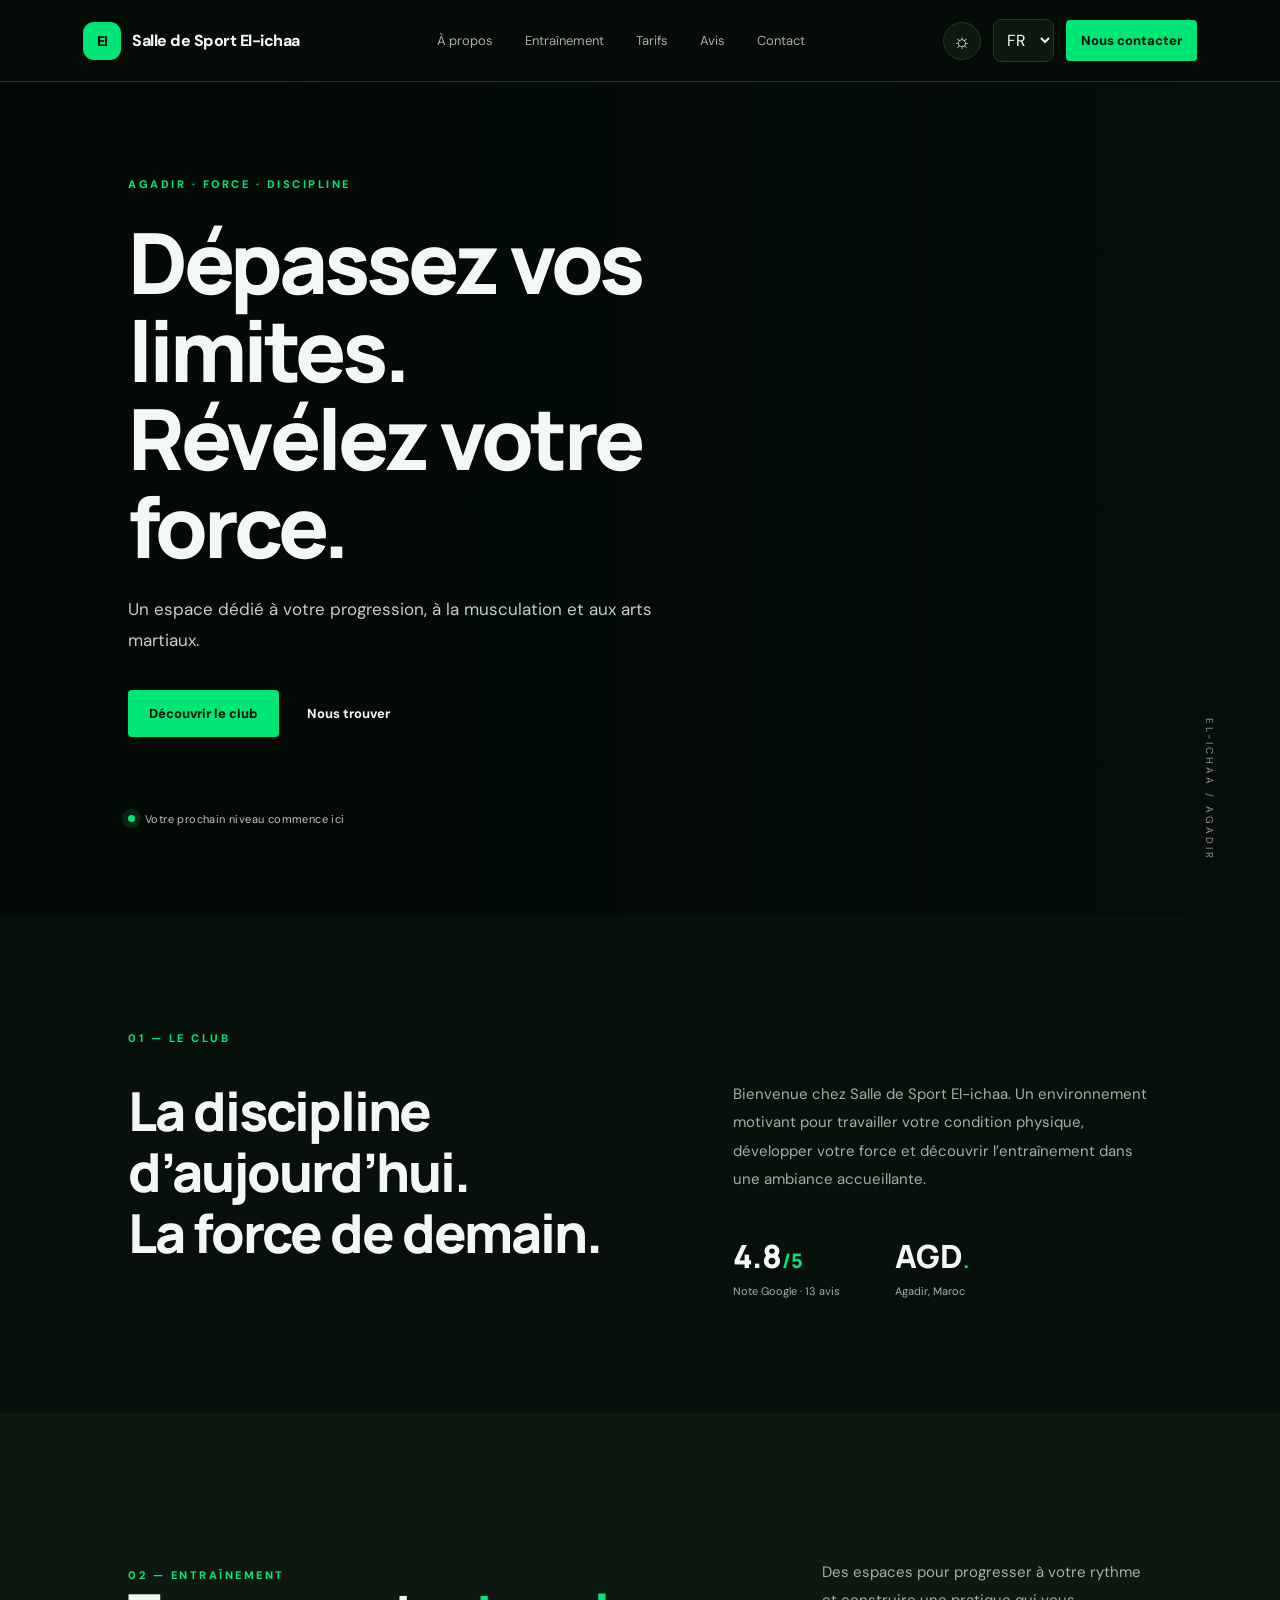
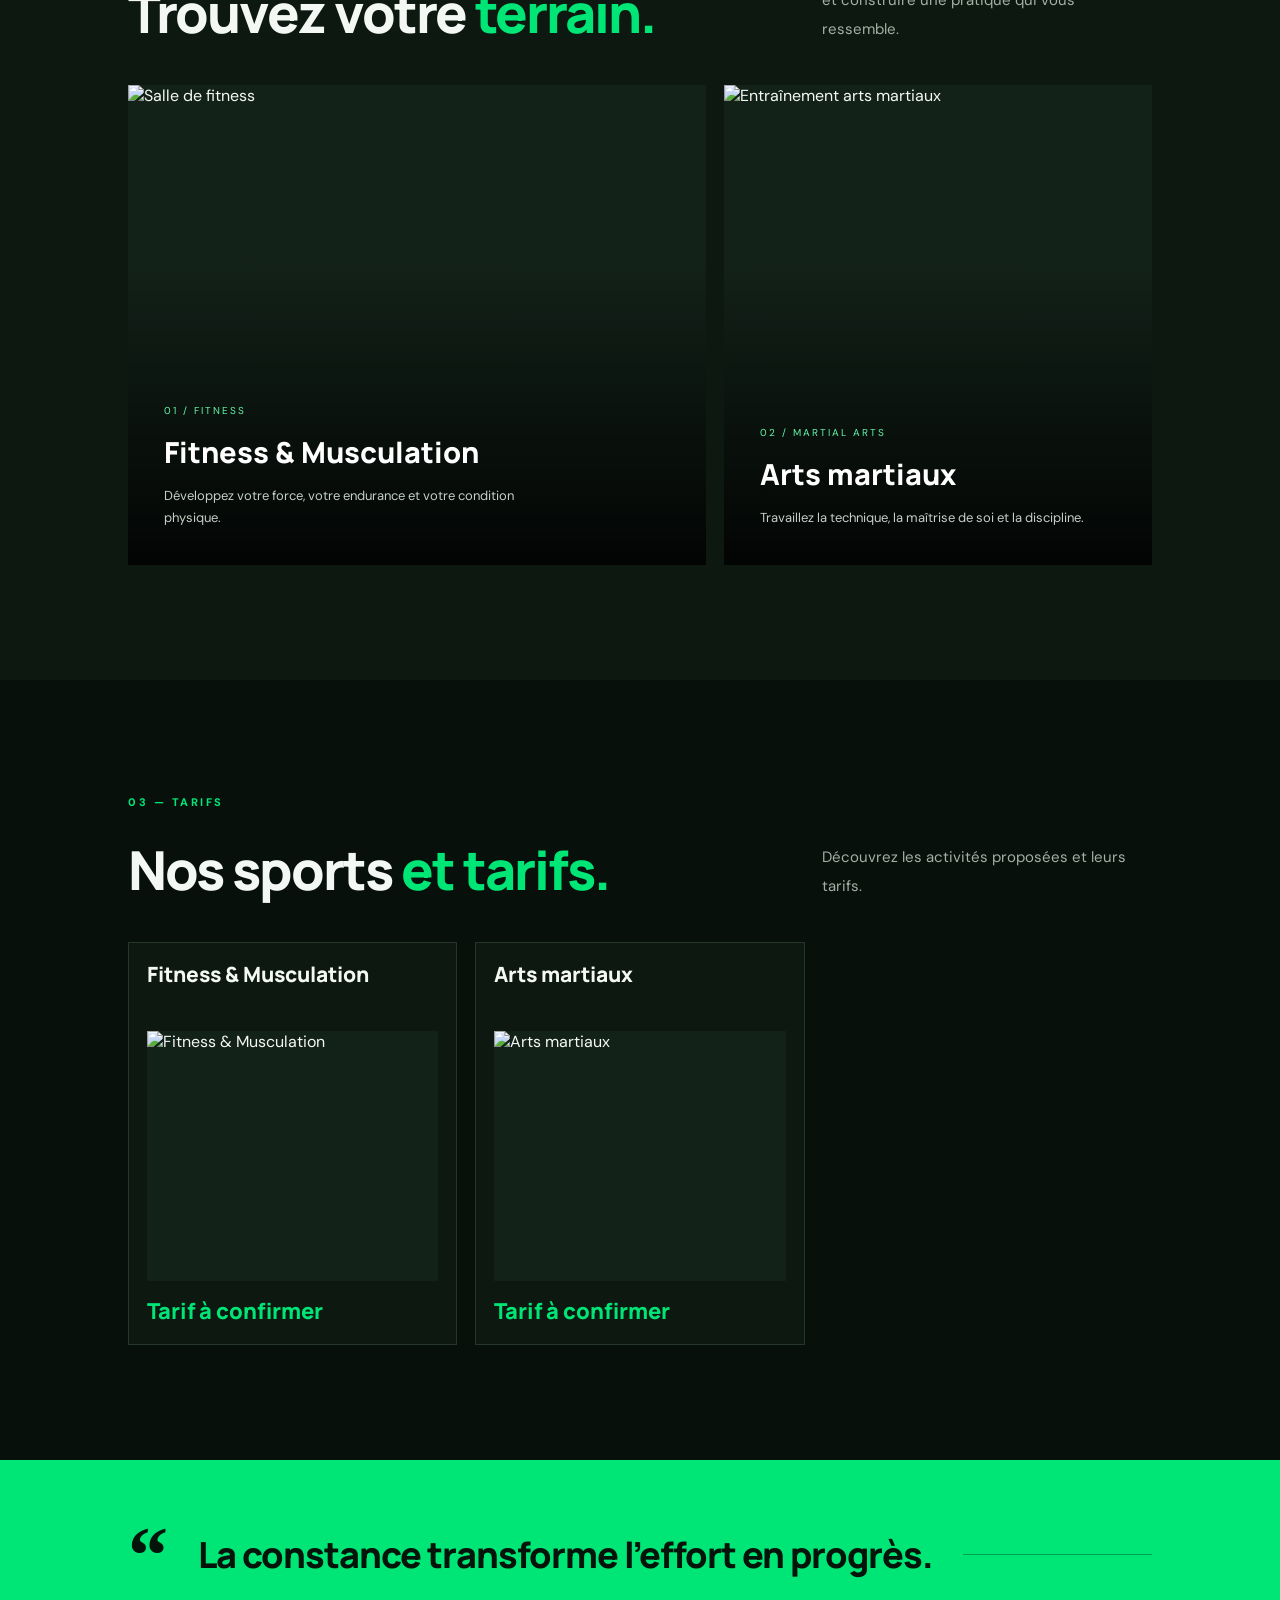
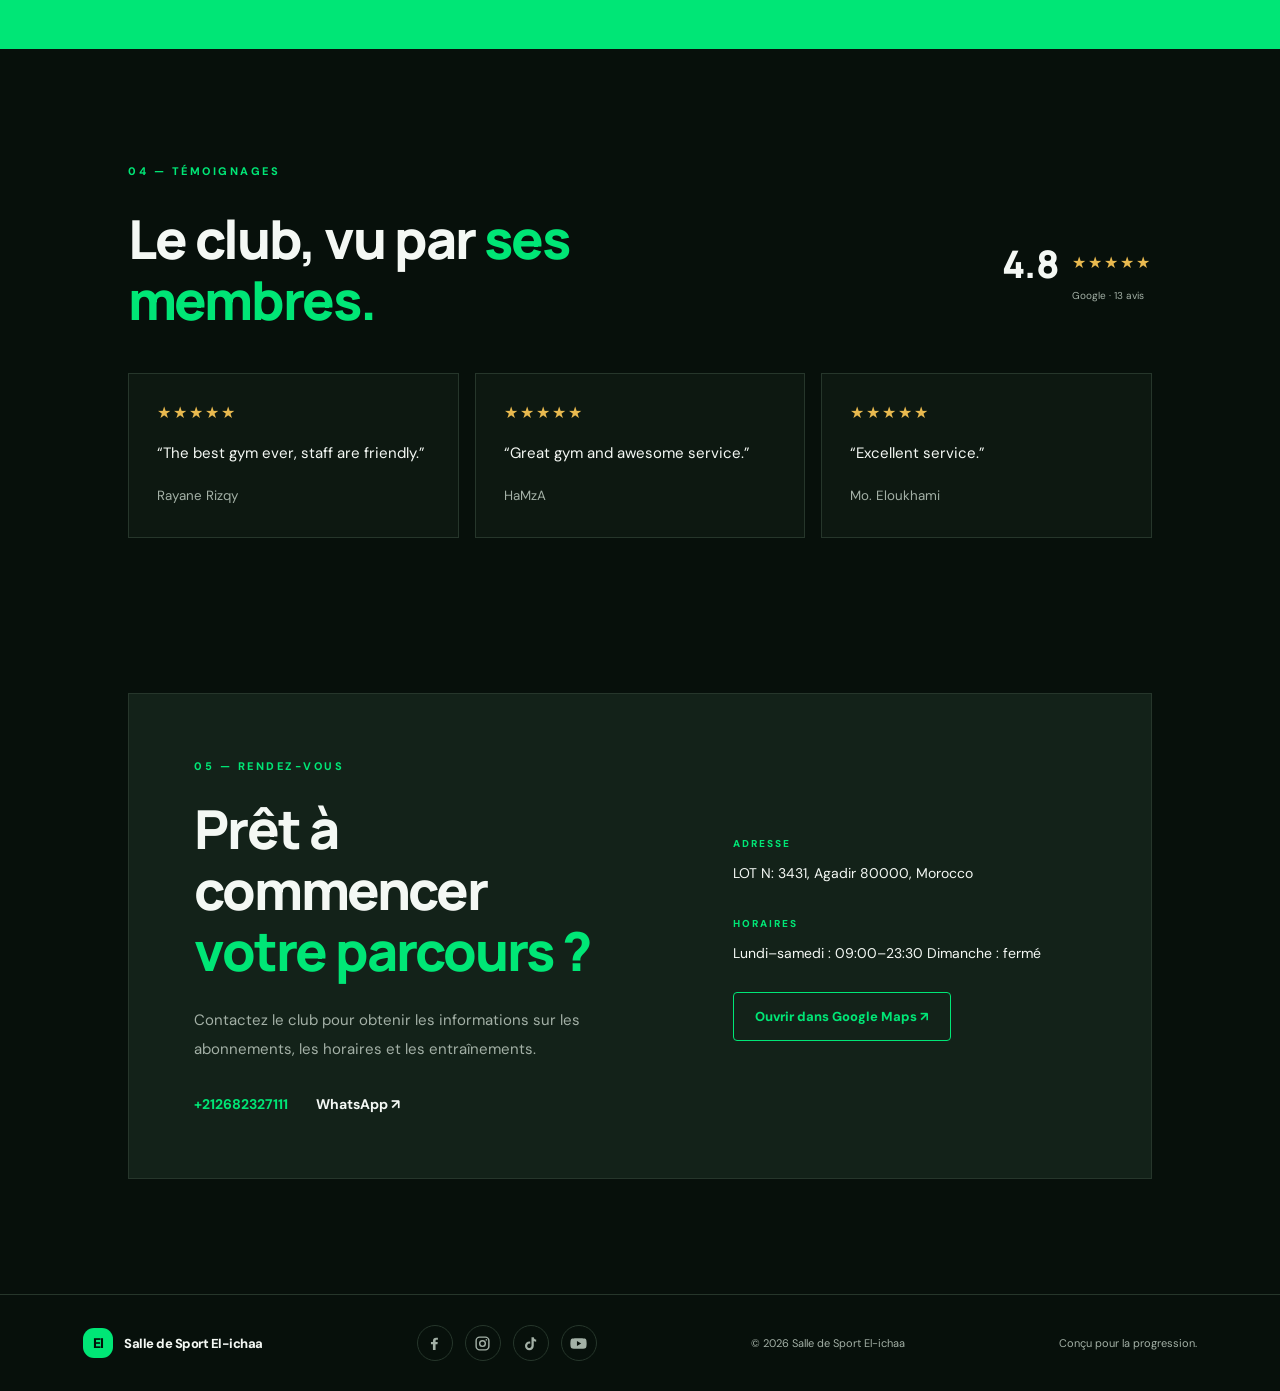
==== commit b32f5bad: "Add editable sports pricing section" ====
--- a/index.html
+++ b/index.html
@@ -1,9 +1,10 @@
 <!doctype html>
 <html lang="fr"><head><meta charset="utf-8"><meta name="viewport" content="width=device-width,initial-scale=1"><meta name="theme-color" content="#07100b"><meta name="description" content="Salle de Sport El-ichaa — fitness, musculation et arts martiaux à Agadir."><title>Salle de Sport El-ichaa | Agadir</title><link rel="preconnect" href="https://fonts.googleapis.com"><link rel="preconnect" href="https://fonts.gstatic.com" crossorigin><link href="https://fonts.googleapis.com/css2?family=DM+Sans:wght@400;500;600;700;800&family=Manrope:wght@400;500;600;700;800&display=swap" rel="stylesheet"><link rel="stylesheet" href="style.css"></head>
-<body><header class="site-header"><a class="brand" href="#home"><span class="brand-mark" id="brandMark">EI</span><span id="brandName">Salle de Sport El-ichaa</span></a><nav class="main-nav" id="mainNav"><a href="#about" data-i18n="navAbout">À propos</a><a href="#training" data-i18n="navTraining">Entraînement</a><a href="#reviews" data-i18n="navReviews">Avis</a><a href="#contact" data-i18n="navContact">Contact</a></nav><div class="header-actions"><button class="icon-btn" id="themeToggle" aria-label="Changer le thème">☼</button><select id="languageSelect" aria-label="Language"><option value="fr">FR</option><option value="ar">AR</option><option value="en">EN</option></select><a class="btn btn-small" href="#contact" data-i18n="navJoin">Nous contacter</a><button class="menu-toggle" id="menuToggle" aria-label="Menu">☰</button></div></header>
+<body><header class="site-header"><a class="brand" href="#home"><span class="brand-mark" id="brandMark">EI</span><span id="brandName">Salle de Sport El-ichaa</span></a><nav class="main-nav" id="mainNav"><a href="#about" data-i18n="navAbout">À propos</a><a href="#training" data-i18n="navTraining">Entraînement</a><a href="#pricing" data-i18n="navPricing">Tarifs</a><a href="#reviews" data-i18n="navReviews">Avis</a><a href="#contact" data-i18n="navContact">Contact</a></nav><div class="header-actions"><button class="icon-btn" id="themeToggle" aria-label="Changer le thème">☼</button><select id="languageSelect" aria-label="Language"><option value="fr">FR</option><option value="ar">AR</option><option value="en">EN</option></select><a class="btn btn-small" href="#contact" data-i18n="navJoin">Nous contacter</a><button class="menu-toggle" id="menuToggle" aria-label="Menu">☰</button></div></header>
 <main><section class="hero" id="home"><div class="hero-bg" id="heroImage"></div><div class="hero-content"><span class="eyebrow" data-i18n="heroEyebrow">AGADIR · FORCE · DISCIPLINE</span><h1 id="heroTitle">Dépassez vos limites.<br><span>Révélez votre force.</span></h1><p id="heroText">Un espace dédié à votre progression, à la musculation et aux arts martiaux.</p><div class="hero-actions"><a class="btn" href="#training" data-i18n="heroCta">Découvrir le club <span>↗</span></a><a class="text-link" href="#contact" data-i18n="heroContact">Nous trouver</a></div><div class="hero-note"><span class="pulse"></span><span data-i18n="heroNote">Votre prochain niveau commence ici</span></div></div><div class="hero-side-label">EL-ICHAA / AGADIR</div></section>
 <section class="intro section" id="about"><div class="section-kicker" data-i18n="aboutKicker">01 — LE CLUB</div><div class="intro-grid"><h2 id="aboutTitle">La discipline d’aujourd’hui.<br><span>La force de demain.</span></h2><div><p id="aboutText">Bienvenue chez Salle de Sport El-ichaa. Un environnement motivant pour travailler votre condition physique, développer votre force et découvrir l’entraînement dans une ambiance accueillante.</p><div class="facts"><div><strong>4.8<span>/5</span></strong><small data-i18n="ratingLabel">Note Google · 13 avis</small></div><div><strong>AGD<span>.</span></strong><small data-i18n="locationLabel">Agadir, Maroc</small></div></div></div></div></section>
 <section class="training section" id="training"><div class="section-top"><div><div class="section-kicker" data-i18n="trainingKicker">02 — ENTRAÎNEMENT</div><h2 data-i18n="trainingTitle">Trouvez votre <span>terrain.</span></h2></div><p data-i18n="trainingLead">Des espaces pour progresser à votre rythme et construire une pratique qui vous ressemble.</p></div><div class="training-grid"><article class="training-card training-main"><img id="fitnessImage" src="https://images.unsplash.com/photo-1534438327276-14e5300c3a48?auto=format&fit=crop&w=1200&q=85" alt="Salle de fitness"><div class="card-shade"></div><div class="training-card-content"><span>01 / FITNESS</span><h3 id="fitnessTitle">Fitness & Musculation</h3><p id="fitnessText">Développez votre force, votre endurance et votre condition physique.</p></div></article><article class="training-card"><img id="martialImage" src="https://images.unsplash.com/photo-1555597673-b21d5c935865?auto=format&fit=crop&w=1000&q=85" alt="Entraînement arts martiaux"><div class="card-shade"></div><div class="training-card-content"><span>02 / MARTIAL ARTS</span><h3 id="martialTitle">Arts martiaux</h3><p id="martialText">Travaillez la technique, la maîtrise de soi et la discipline.</p></div></article></div></section>
+<section class="pricing section" id="pricing"><div class="section-kicker" data-i18n="pricingKicker">03 — TARIFS</div><div class="section-top"><div><h2 data-i18n="pricingTitle">Nos sports <span>et tarifs.</span></h2></div><p data-i18n="pricingLead">Découvrez les activités proposées et leurs tarifs.</p></div><div class="pricing-grid" id="sportsGrid" aria-live="polite"></div></section>
 <section class="quote-band"><span>“</span><p data-i18n="quote">La constance transforme l’effort en progrès.</p><span class="quote-line"></span></section>
 <section class="reviews section" id="reviews"><div class="section-kicker" data-i18n="reviewsKicker">03 — TÉMOIGNAGES</div><div class="section-top"><h2 data-i18n="reviewsTitle">Le club, vu par <span>ses membres.</span></h2><div class="google-rating"><strong>4.8</strong><span>★★★★★</span><small>Google · 13 avis</small></div></div><div class="review-grid" id="reviewGrid"><article class="review"><div class="stars">★★★★★</div><p>“The best gym ever, staff are friendly.”</p><small>Rayane Rizqy</small></article><article class="review"><div class="stars">★★★★★</div><p>“Great gym and awesome service.”</p><small>HaMzA</small></article><article class="review"><div class="stars">★★★★★</div><p>“Excellent service.”</p><small>Mo. Eloukhami</small></article></div></section>
 <section class="contact section" id="contact"><div class="contact-panel"><div><div class="section-kicker" data-i18n="contactKicker">04 — RENDEZ-VOUS</div><h2 data-i18n="contactTitle">Prêt à commencer<br><span>votre parcours ?</span></h2><p data-i18n="contactText">Contactez le club pour obtenir les informations sur les abonnements, les horaires et les entraînements.</p><div class="contact-links"><a id="phoneLink" href="tel:+212682327111">+212 682 327 111</a><a id="whatsappLink" href="https://wa.me/212682327111" target="_blank" rel="noopener">WhatsApp ↗</a></div></div><div class="contact-details"><div><small data-i18n="addressLabel">ADRESSE</small><p id="addressText">LOT N: 3431, Agadir 80000, Morocco</p></div><div><small data-i18n="hoursLabel">HORAIRES</small><p id="hoursText">À confirmer auprès du club</p></div><a class="btn btn-outline" id="mapLink" href="https://www.google.com/maps/place/Salle+de+Sport+El-ichaa/@30.4362711,-9.5566428,81m/data=!3m1!1e3!4m6!3m5!1s0xdb3b710adb9e99b:0xe95bc6c0277a1800!8m2!3d30.4362533!4d-9.5568238!16s%2Fg%2F11s7y2k6th?entry=ttu&g_ep=EgoyMDI2MDkyNy4xIKXMDSoASAFQAw%3D%3D" target="_blank" rel="noopener" data-i18n="mapCta">Ouvrir dans Google Maps ↗</a></div></div></section></main>
--- a/style.css
+++ b/style.css
@@ -1 +1,14 @@
-:root{--bg:#07100b;--surface:#0d1811;--surface2:#132219;--text:#f4f8f4;--muted:#a3b0a6;--line:rgba(255,255,255,.11);--green:#00e676;--green2:#0b8c4a;--header:rgba(5,12,8,.82);--shadow:0 24px 70px rgba(0,0,0,.28)}[data-theme=light]{--bg:#f4f7f3;--surface:#fff;--surface2:#e9f1ea;--text:#102017;--muted:#5f6e63;--line:rgba(10,35,18,.13);--green:#078b48;--green2:#08743d;--header:rgba(248,251,248,.88);--shadow:0 24px 70px rgba(20,50,25,.12)}*{box-sizing:border-box}html{scroll-behavior:smooth;scroll-padding-top:90px}body{margin:0;background:var(--bg);color:var(--text);font-family:"DM Sans",sans-serif;transition:background .25s,color .25s}a{color:inherit;text-decoration:none}button,select{font:inherit}.site-header{height:82px;padding:0 6.5%;display:flex;align-items:center;justify-content:space-between;position:sticky;top:0;z-index:20;background:var(--header);backdrop-filter:blur(18px);border-bottom:1px solid var(--line)}.brand{display:flex;align-items:center;gap:11px;font-weight:800;letter-spacing:-.5px}.brand-mark{width:38px;height:38px;border-radius:11px;background:var(--green);color:#031108;display:grid;place-items:center;font-weight:900;font-size:14px}.main-nav{display:flex;gap:32px;color:var(--muted);font-size:13px}.main-nav a:hover,.text-link:hover{color:var(--green)}.header-actions{display:flex;align-items:center;gap:12px}.icon-btn,.menu-toggle{width:38px;height:38px;border:1px solid var(--line);background:var(--surface);color:var(--text);border-radius:50%;cursor:pointer;font-size:20px}.header-actions select{border:1px solid var(--line);background:var(--surface);color:var(--text);padding:9px;border-radius:8px}.btn{display:inline-flex;align-items:center;gap:16px;padding:15px 21px;background:var(--green);color:#04140a;border-radius:4px;font-weight:800;font-size:13px;transition:transform .2s,filter .2s}.btn:hover{transform:translateY(-2px);filter:brightness(1.08)}.btn-small{padding:12px 15px}.btn-outline{background:transparent;border:1px solid var(--green);color:var(--green)}.menu-toggle{display:none}.hero{min-height:690px;position:relative;display:flex;align-items:center;padding:90px 10%;overflow:hidden}.hero-bg{position:absolute;inset:0;background:linear-gradient(90deg,rgba(3,10,6,.96) 0%,rgba(3,10,6,.82) 45%,rgba(3,10,6,.24) 100%),url("https://images.unsplash.com/photo-1534438327276-14e5300c3a48?auto=format&fit=crop&w=2000&q=90") center/cover}.hero-content{position:relative;max-width:720px}.eyebrow,.section-kicker{font-size:11px;font-weight:800;letter-spacing:2.5px;color:var(--green)}h1,h2,h3,p{margin-top:0}h1{font:800 clamp(45px,6.6vw,88px)/1.04 Manrope,sans-serif;letter-spacing:-4px;margin:25px 0}h1 span,h2 span{color:var(--green)}.hero-content>p{font-size:17px;line-height:1.8;color:#c3cec6;max-width:530px}.hero-actions{display:flex;align-items:center;gap:28px;margin-top:34px}.text-link{font-size:13px;font-weight:700}.hero-note{display:flex;align-items:center;gap:10px;color:#b9c7bd;font-size:11px;letter-spacing:.4px;margin-top:75px}.pulse{width:7px;height:7px;border-radius:50%;background:var(--green);box-shadow:0 0 0 6px rgba(0,230,118,.12)}.hero-side-label{position:absolute;right:5%;bottom:55px;writing-mode:vertical-rl;color:rgba(255,255,255,.55);letter-spacing:3px;font-size:10px}.section{padding:115px 10%}.intro-grid{display:grid;grid-template-columns:1.1fr .9fr;gap:9%;margin-top:35px}.intro h2,.section h2,.contact h2{font:800 clamp(34px,4.2vw,58px)/1.14 Manrope,sans-serif;letter-spacing:-2px;margin:0}.intro-grid>div>p,.section-top>p,.contact-panel p{color:var(--muted);line-height:1.9;font-size:15px}.facts{display:flex;gap:55px;margin-top:40px}.facts div{display:grid;gap:6px}.facts strong{font:800 32px Manrope}.facts strong span{color:var(--green);font-size:20px}.facts small{color:var(--muted);font-size:11px}.training{background:var(--surface)}.section-top{display:flex;justify-content:space-between;align-items:end;gap:35px;margin:30px 0 42px}.section-top h2{max-width:600px}.section-top>p{max-width:330px;margin:0}.training-grid{display:grid;grid-template-columns:1.15fr .85fr;gap:18px}.training-card{height:480px;position:relative;overflow:hidden;background:var(--surface2)}.training-card img{width:100%;height:100%;object-fit:cover;transition:transform .6s}.training-card:hover img{transform:scale(1.04)}.card-shade{position:absolute;inset:0;background:linear-gradient(0deg,rgba(0,0,0,.88),transparent 65%)}.training-card-content{position:absolute;bottom:36px;left:36px;right:30px;color:white}.training-card-content>span{font-size:10px;letter-spacing:2px;color:#65f6a8}.training-card h3{font:800 29px Manrope;margin:13px 0}.training-card p{color:#c6d0c9;font-size:13px;line-height:1.7;max-width:380px;margin:0}.quote-band{padding:70px 10%;background:var(--green);color:#04140a;display:flex;align-items:center;gap:30px}.quote-band>span:first-child{font:800 80px Georgia;line-height:.5}.quote-band p{font:800 clamp(22px,3vw,36px) Manrope;margin:0;letter-spacing:-1px}.quote-line{height:1px;background:rgba(0,0,0,.3);flex:1}.reviews .section-top{align-items:center}.google-rating{display:grid;grid-template-columns:auto auto;column-gap:12px;align-items:center}.google-rating strong{font:800 38px Manrope}.google-rating span,.stars{color:#e8b94f;letter-spacing:2px}.google-rating small{grid-column:2;color:var(--muted);font-size:10px}.review-grid{display:grid;grid-template-columns:repeat(3,1fr);gap:16px}.review{padding:28px;background:var(--surface);border:1px solid var(--line);min-height:165px}.review p{font-size:15px;line-height:1.7;margin:18px 0;color:var(--text)}.review small{color:var(--muted)}.contact{padding-top:40px}.contact-panel{background:var(--surface2);padding:65px;display:grid;grid-template-columns:1.1fr .9fr;gap:12%;border:1px solid var(--line)}.contact h2{margin:25px 0}.contact-panel p{max-width:440px}.contact-links{display:flex;gap:28px;margin-top:32px;font-weight:700;font-size:14px}.contact-links a:first-child{color:var(--green)}.contact-details{display:grid;align-content:center;gap:25px}.contact-details small{color:var(--green);font-size:10px;letter-spacing:2px;font-weight:800}.contact-details p{color:var(--text);font-size:14px;margin:8px 0 0}.contact-details .btn{justify-self:start}footer{padding:30px 6.5%;border-top:1px solid var(--line);display:flex;justify-content:space-between;align-items:center;color:var(--muted);font-size:11px}footer .brand{color:var(--text);font-size:13px}footer .brand-mark{width:30px;height:30px}.rtl{direction:rtl}.rtl .hero-content,.rtl .training-card-content{text-align:right}.rtl .training-card-content{left:30px;right:36px}.rtl .intro-grid,.rtl .section-top,.rtl .contact-panel{direction:rtl}.rtl .hero-side-label{right:auto;left:5%}.rtl .hero-bg{background:linear-gradient(270deg,rgba(3,10,6,.96) 0%,rgba(3,10,6,.82) 45%,rgba(3,10,6,.24) 100%),url("https://images.unsplash.com/photo-1534438327276-14e5300c3a48?auto=format&fit=crop&w=2000&q=90") center/cover}@media(max-width:850px){.site-header{padding:0 5%;height:72px}.main-nav{display:none;position:absolute;top:72px;left:0;right:0;padding:25px;background:var(--surface);flex-direction:column;gap:20px;border-bottom:1px solid var(--line)}.main-nav.open{display:flex}.header-actions .btn{display:none}.menu-toggle{display:block}.hero{min-height:620px;padding:70px 7%}.hero-bg{background-position:60% center}.section{padding:80px 7%}.intro-grid,.contact-panel{grid-template-columns:1fr;gap:30px}.training-grid{grid-template-columns:1fr}.training-card{height:390px}.section-top{align-items:start;flex-direction:column}.section-top>p{max-width:500px}.review-grid{grid-template-columns:1fr}.contact-panel{padding:35px}.quote-line{display:none}footer{padding:25px 5%;gap:15px;flex-wrap:wrap}}@media(max-width:480px){.brand{font-size:12px}.brand-mark{width:33px;height:33px}.header-actions{gap:7px}.header-actions select{padding:8px 5px}.hero h1{letter-spacing:-2.5px}.hero-actions{gap:18px}.hero-note{margin-top:55px}.facts{gap:35px}.training-card{height:340px}.quote-band{padding:50px 7%}.quote-band>span:first-child{font-size:55px}.contact-links{flex-direction:column;gap:15px}footer{font-size:10px}}+:root{--bg:#07100b;--surface:#0d1811;--surface2:#132219;--text:#f4f8f4;--muted:#a3b0a6;--line:rgba(255,255,255,.11);--green:#00e676;--green2:#0b8c4a;--header:rgba(5,12,8,.82);--shadow:0 24px 70px rgba(0,0,0,.28)}[data-theme=light]{--bg:#f4f7f3;--surface:#fff;--surface2:#e9f1ea;--text:#102017;--muted:#5f6e63;--line:rgba(10,35,18,.13);--green:#078b48;--green2:#08743d;--header:rgba(248,251,248,.88);--shadow:0 24px 70px rgba(20,50,25,.12)}*{box-sizing:border-box}html{scroll-behavior:smooth;scroll-padding-top:90px}body{margin:0;background:var(--bg);color:var(--text);font-family:"DM Sans",sans-serif;transition:background .25s,color .25s}a{color:inherit;text-decoration:none}button,select{font:inherit}.site-header{height:82px;padding:0 6.5%;display:flex;align-items:center;justify-content:space-between;position:sticky;top:0;z-index:20;background:var(--header);backdrop-filter:blur(18px);border-bottom:1px solid var(--line)}.brand{display:flex;align-items:center;gap:11px;font-weight:800;letter-spacing:-.5px}.brand-mark{width:38px;height:38px;border-radius:11px;background:var(--green);color:#031108;display:grid;place-items:center;font-weight:900;font-size:14px}.main-nav{display:flex;gap:32px;color:var(--muted);font-size:13px}.main-nav a:hover,.text-link:hover{color:var(--green)}.header-actions{display:flex;align-items:center;gap:12px}.icon-btn,.menu-toggle{width:38px;height:38px;border:1px solid var(--line);background:var(--surface);color:var(--text);border-radius:50%;cursor:pointer;font-size:20px}.header-actions select{border:1px solid var(--line);background:var(--surface);color:var(--text);padding:9px;border-radius:8px}.btn{display:inline-flex;align-items:center;gap:16px;padding:15px 21px;background:var(--green);color:#04140a;border-radius:4px;font-weight:800;font-size:13px;transition:transform .2s,filter .2s}.btn:hover{transform:translateY(-2px);filter:brightness(1.08)}.btn-small{padding:12px 15px}.btn-outline{background:transparent;border:1px solid var(--green);color:var(--green)}.menu-toggle{display:none}.hero{min-height:690px;position:relative;display:flex;align-items:center;padding:90px 10%;overflow:hidden}.hero-bg{position:absolute;inset:0;background:linear-gradient(90deg,rgba(3,10,6,.96) 0%,rgba(3,10,6,.82) 45%,rgba(3,10,6,.24) 100%),url("https://images.unsplash.com/photo-1534438327276-14e5300c3a48?auto=format&fit=crop&w=2000&q=90") center/cover}.hero-content{position:relative;max-width:720px}.eyebrow,.section-kicker{font-size:11px;font-weight:800;letter-spacing:2.5px;color:var(--green)}h1,h2,h3,p{margin-top:0}h1{font:800 clamp(45px,6.6vw,88px)/1.04 Manrope,sans-serif;letter-spacing:-4px;margin:25px 0}h1 span,h2 span{color:var(--green)}.hero-content>p{font-size:17px;line-height:1.8;color:#c3cec6;max-width:530px}.hero-actions{display:flex;align-items:center;gap:28px;margin-top:34px}.text-link{font-size:13px;font-weight:700}.hero-note{display:flex;align-items:center;gap:10px;color:#b9c7bd;font-size:11px;letter-spacing:.4px;margin-top:75px}.pulse{width:7px;height:7px;border-radius:50%;background:var(--green);box-shadow:0 0 0 6px rgba(0,230,118,.12)}.hero-side-label{position:absolute;right:5%;bottom:55px;writing-mode:vertical-rl;color:rgba(255,255,255,.55);letter-spacing:3px;font-size:10px}.section{padding:115px 10%}.intro-grid{display:grid;grid-template-columns:1.1fr .9fr;gap:9%;margin-top:35px}.intro h2,.section h2,.contact h2{font:800 clamp(34px,4.2vw,58px)/1.14 Manrope,sans-serif;letter-spacing:-2px;margin:0}.intro-grid>div>p,.section-top>p,.contact-panel p{color:var(--muted);line-height:1.9;font-size:15px}.facts{display:flex;gap:55px;margin-top:40px}.facts div{display:grid;gap:6px}.facts strong{font:800 32px Manrope}.facts strong span{color:var(--green);font-size:20px}.facts small{color:var(--muted);font-size:11px}.training{background:var(--surface)}.section-top{display:flex;justify-content:space-between;align-items:end;gap:35px;margin:30px 0 42px}.section-top h2{max-width:600px}.section-top>p{max-width:330px;margin:0}.training-grid{display:grid;grid-template-columns:1.15fr .85fr;gap:18px}.training-card{height:480px;position:relative;overflow:hidden;background:var(--surface2)}.training-card img{width:100%;height:100%;object-fit:cover;transition:transform .6s}.training-card:hover img{transform:scale(1.04)}.card-shade{position:absolute;inset:0;background:linear-gradient(0deg,rgba(0,0,0,.88),transparent 65%)}.training-card-content{position:absolute;bottom:36px;left:36px;right:30px;color:white}.training-card-content>span{font-size:10px;letter-spacing:2px;color:#65f6a8}.training-card h3{font:800 29px Manrope;margin:13px 0}.training-card p{color:#c6d0c9;font-size:13px;line-height:1.7;max-width:380px;margin:0}.quote-band{padding:70px 10%;background:var(--green);color:#04140a;display:flex;align-items:center;gap:30px}.quote-band>span:first-child{font:800 80px Georgia;line-height:.5}.quote-band p{font:800 clamp(22px,3vw,36px) Manrope;margin:0;letter-spacing:-1px}.quote-line{height:1px;background:rgba(0,0,0,.3);flex:1}.reviews .section-top{align-items:center}.google-rating{display:grid;grid-template-columns:auto auto;column-gap:12px;align-items:center}.google-rating strong{font:800 38px Manrope}.google-rating span,.stars{color:#e8b94f;letter-spacing:2px}.google-rating small{grid-column:2;color:var(--muted);font-size:10px}.review-grid{display:grid;grid-template-columns:repeat(3,1fr);gap:16px}.review{padding:28px;background:var(--surface);border:1px solid var(--line);min-height:165px}.review p{font-size:15px;line-height:1.7;margin:18px 0;color:var(--text)}.review small{color:var(--muted)}.contact{padding-top:40px}.contact-panel{background:var(--surface2);padding:65px;display:grid;grid-template-columns:1.1fr .9fr;gap:12%;border:1px solid var(--line)}.contact h2{margin:25px 0}.contact-panel p{max-width:440px}.contact-links{display:flex;gap:28px;margin-top:32px;font-weight:700;font-size:14px}.contact-links a:first-child{color:var(--green)}.contact-details{display:grid;align-content:center;gap:25px}.contact-details small{color:var(--green);font-size:10px;letter-spacing:2px;font-weight:800}.contact-details p{color:var(--text);font-size:14px;margin:8px 0 0}.contact-details .btn{justify-self:start}footer{padding:30px 6.5%;border-top:1px solid var(--line);display:flex;justify-content:space-between;align-items:center;color:var(--muted);font-size:11px}footer .brand{color:var(--text);font-size:13px}footer .brand-mark{width:30px;height:30px}.rtl{direction:rtl}.rtl .hero-content,.rtl .training-card-content{text-align:right}.rtl .training-card-content{left:30px;right:36px}.rtl .intro-grid,.rtl .section-top,.rtl .contact-panel{direction:rtl}.rtl .hero-side-label{right:auto;left:5%}.rtl .hero-bg{background:linear-gradient(270deg,rgba(3,10,6,.96) 0%,rgba(3,10,6,.82) 45%,rgba(3,10,6,.24) 100%),url("https://images.unsplash.com/photo-1534438327276-14e5300c3a48?auto=format&fit=crop&w=2000&q=90") center/cover}@media(max-width:850px){.site-header{padding:0 5%;height:72px}.main-nav{display:none;position:absolute;top:72px;left:0;right:0;padding:25px;background:var(--surface);flex-direction:column;gap:20px;border-bottom:1px solid var(--line)}.main-nav.open{display:flex}.header-actions .btn{display:none}.menu-toggle{display:block}.hero{min-height:620px;padding:70px 7%}.hero-bg{background-position:60% center}.section{padding:80px 7%}.intro-grid,.contact-panel{grid-template-columns:1fr;gap:30px}.training-grid{grid-template-columns:1fr}.training-card{height:390px}.section-top{align-items:start;flex-direction:column}.section-top>p{max-width:500px}.review-grid{grid-template-columns:1fr}.contact-panel{padding:35px}.quote-line{display:none}footer{padding:25px 5%;gap:15px;flex-wrap:wrap}}@media(max-width:480px){.brand{font-size:12px}.brand-mark{width:33px;height:33px}.header-actions{gap:7px}.header-actions select{padding:8px 5px}.hero h1{letter-spacing:-2.5px}.hero-actions{gap:18px}.hero-note{margin-top:55px}.facts{gap:35px}.training-card{height:340px}.quote-band{padding:50px 7%}.quote-band>span:first-child{font-size:55px}.contact-links{flex-direction:column;gap:15px}footer{font-size:10px}}
+.social-links{display:flex;align-items:center;gap:12px}.social-link{width:36px;height:36px;display:inline-flex;align-items:center;justify-content:center;border:1px solid var(--line);border-radius:50%;color:var(--muted);transition:color .2s,border-color .2s,background .2s}.social-link svg{width:17px;height:17px;fill:currentColor}.social-link:hover{color:var(--green);border-color:var(--green);background:var(--surface2)}.social-link:focus-visible{outline:2px solid var(--green);outline-offset:3px}@media(max-width:850px){.social-links{order:3;width:100%;justify-content:center}footer .brand{order:1}footer>span{order:2}footer [data-i18n=footerNote]{order:4}}
+
+/* Sports pricing section */
+.pricing{background:var(--bg)}.pricing-grid{display:grid;grid-template-columns:repeat(3,minmax(0,1fr));gap:18px}
+.sport-price-card{min-width:0;padding:18px;background:var(--surface);border:1px solid var(--line);display:flex;flex-direction:column;gap:15px}
+.sport-price-card h3{font:800 21px/1.3 Manrope,sans-serif;margin:0;min-height:2.6em}
+.sport-price-media{height:250px;overflow:hidden;background:var(--surface2);display:grid;place-items:center}
+.sport-price-media img{width:100%;height:100%;object-fit:cover;display:block}
+.sport-image-placeholder{color:var(--muted);font-weight:800;letter-spacing:3px;font-size:12px}
+.sport-price-value{margin:0;color:var(--green);font:800 22px Manrope,sans-serif}
+.pricing.is-empty .pricing-grid{display:none}.rtl .sport-price-card{text-align:right}
+@media(max-width:850px){.pricing-grid{grid-template-columns:repeat(2,minmax(0,1fr))}.sport-price-media{height:220px}}
+@media(max-width:560px){.pricing-grid{grid-template-columns:1fr}.sport-price-media{height:250px}.sport-price-card h3{min-height:0}}
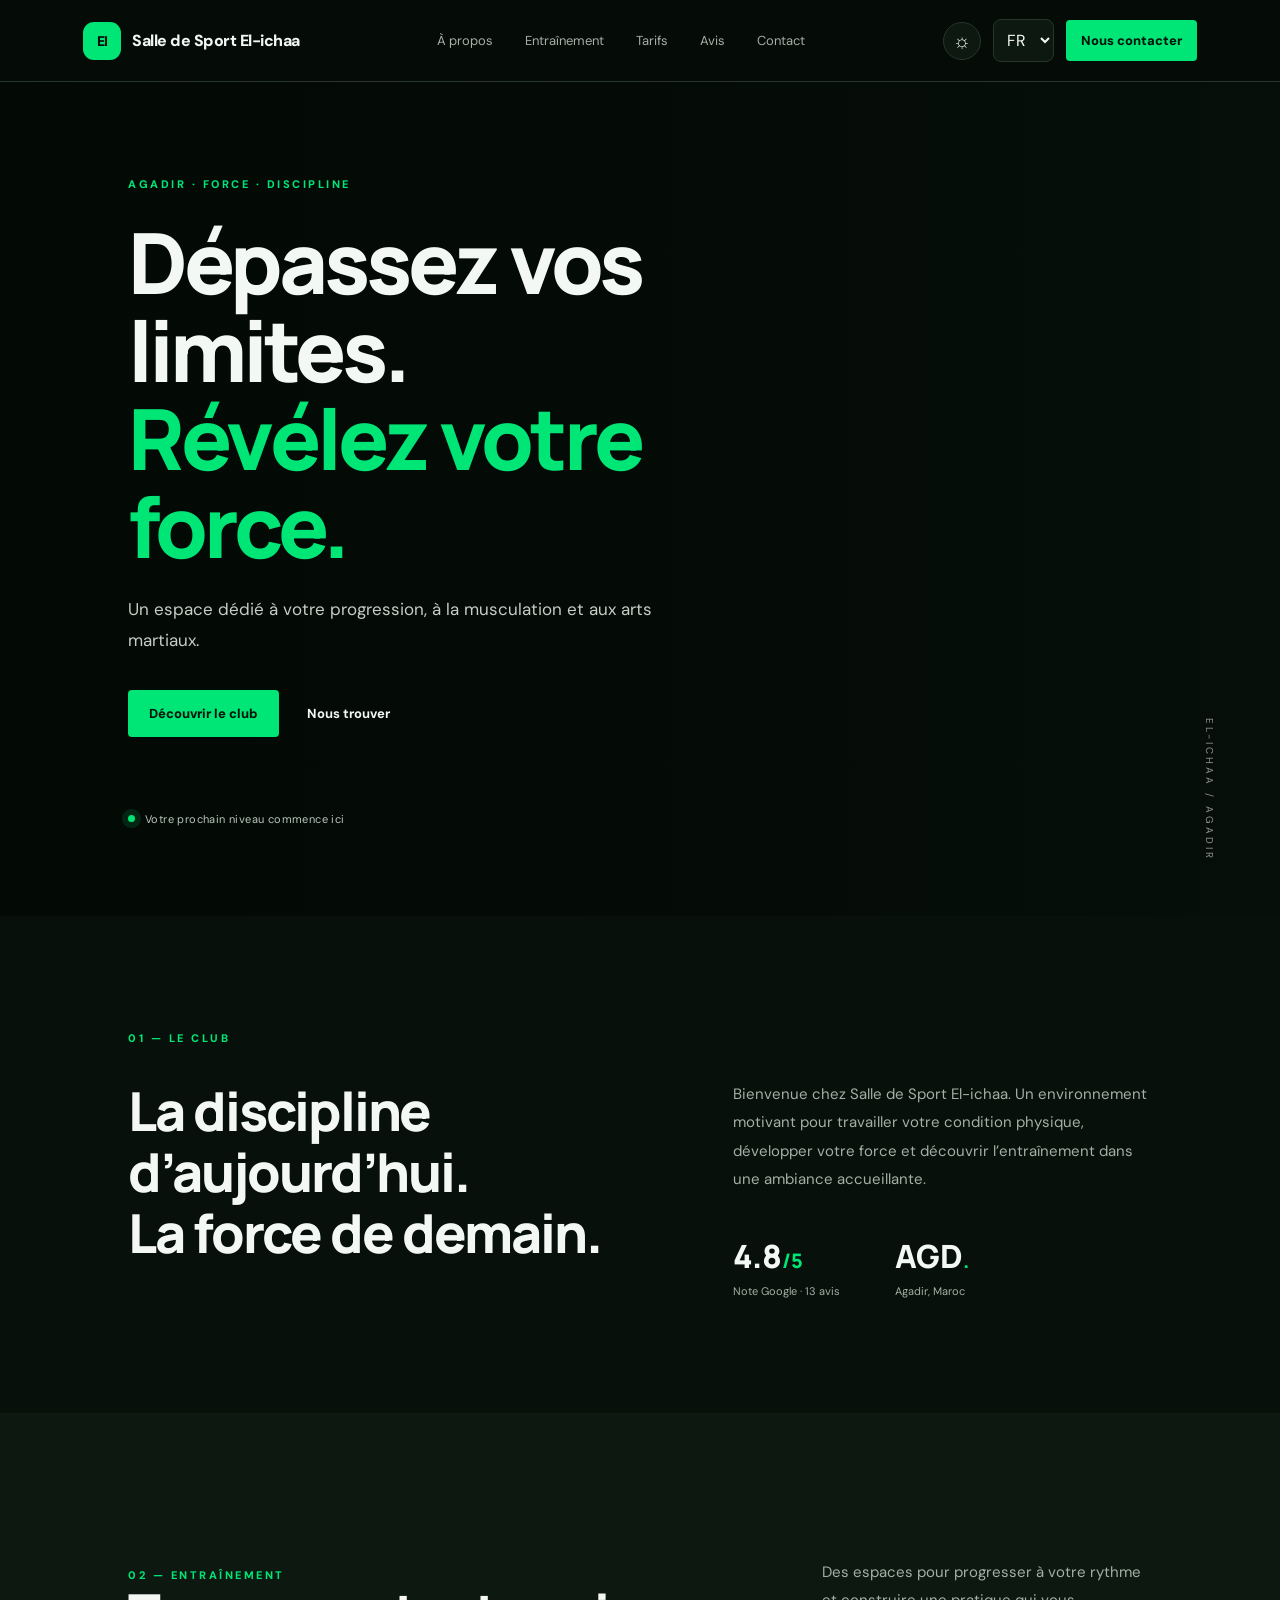
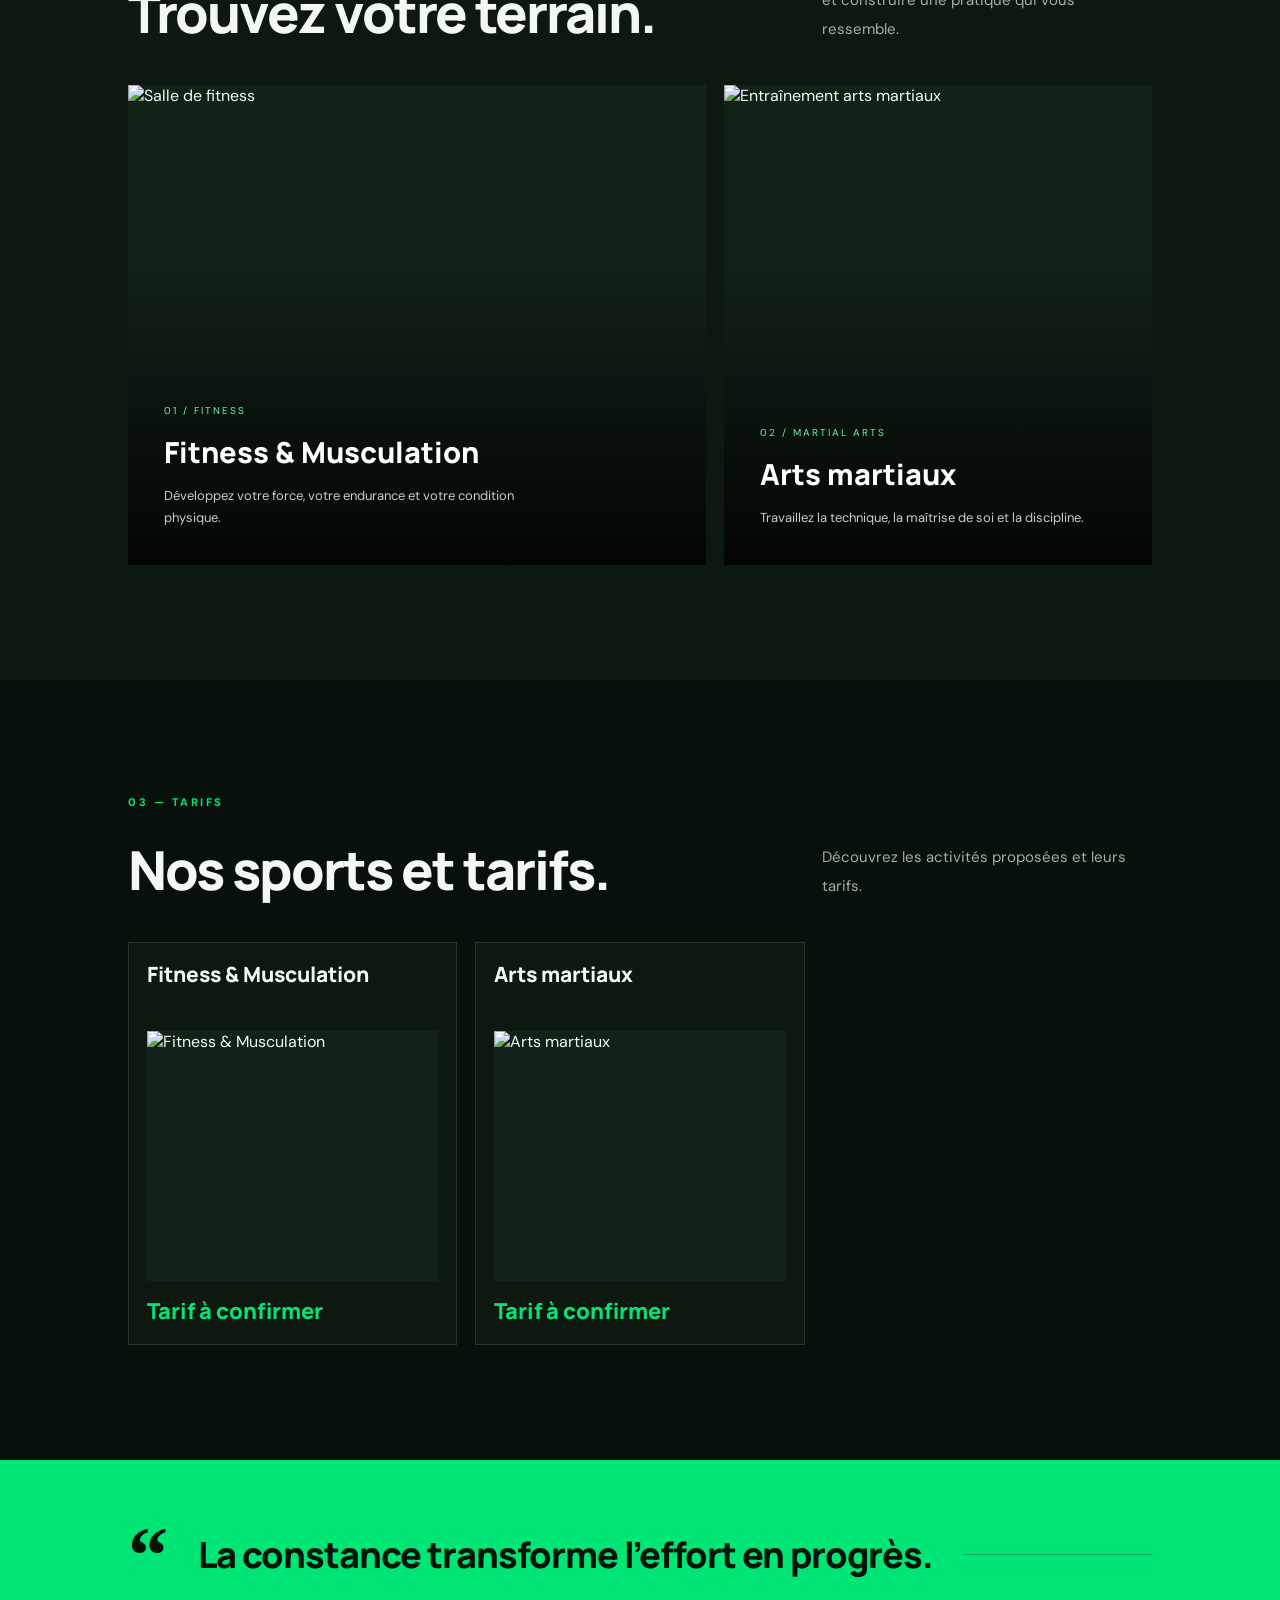
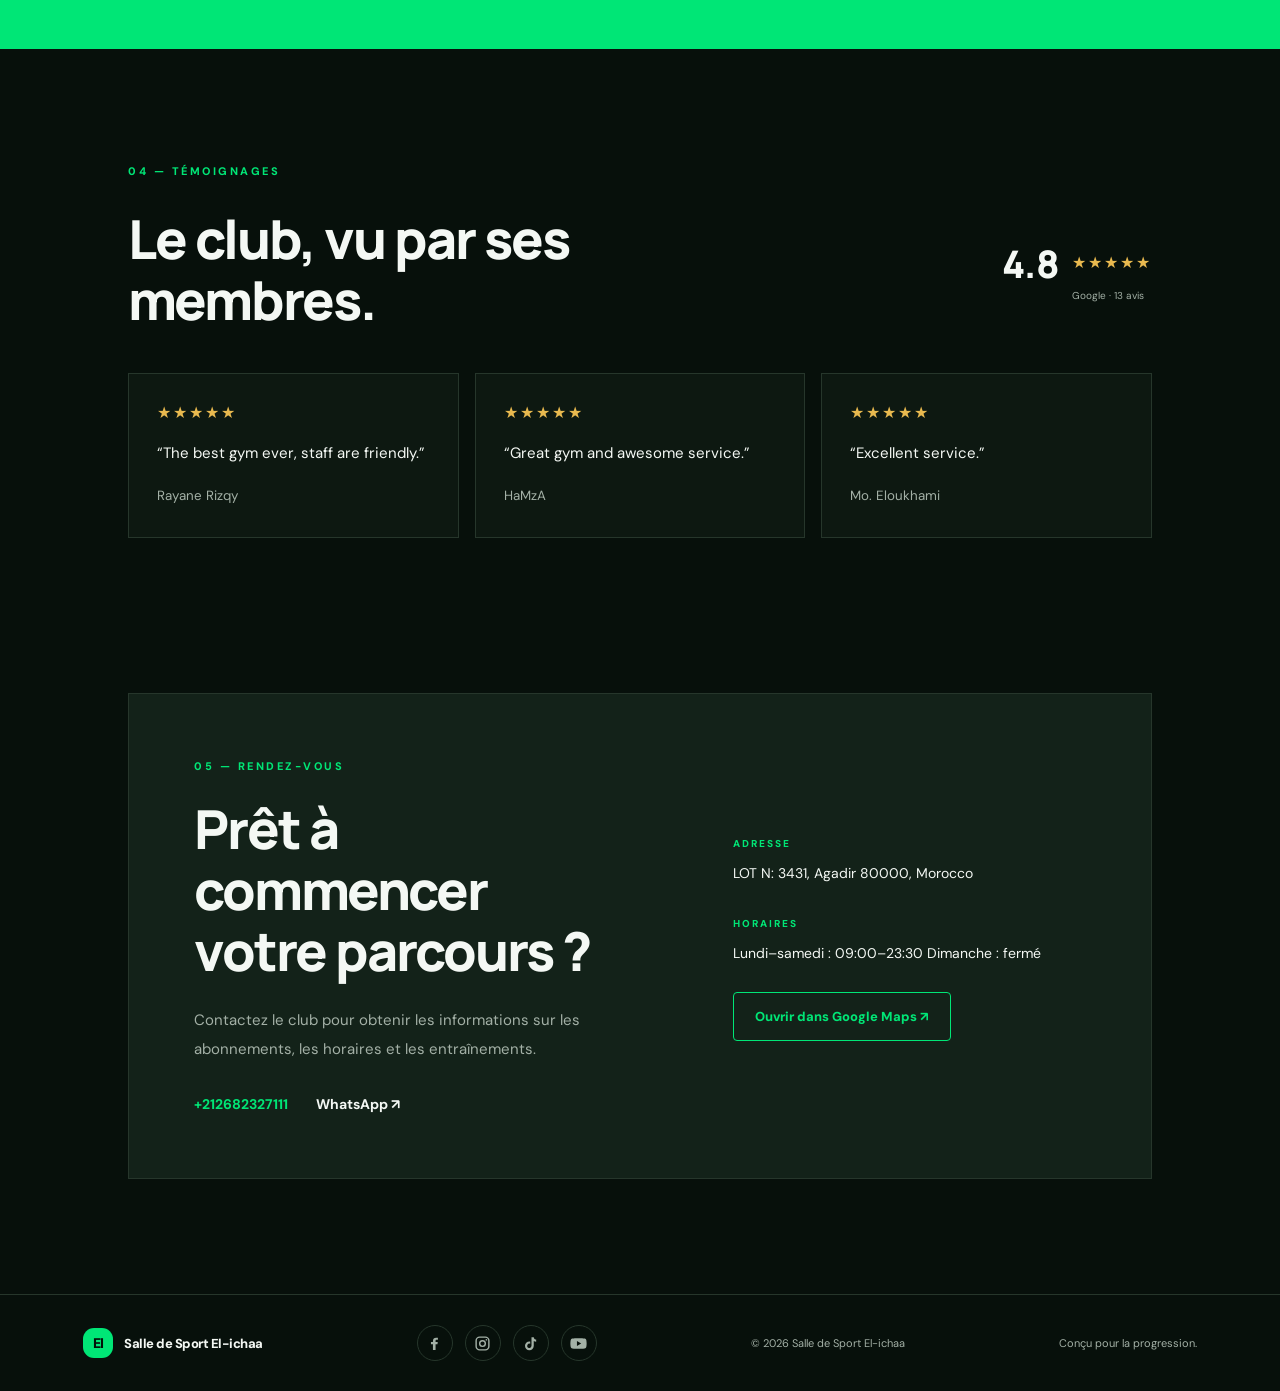
==== commit fa722f8b: "Add editable footer logo target" ====
--- a/index.html
+++ b/index.html
@@ -8,7 +8,7 @@
 <section class="quote-band"><span>“</span><p data-i18n="quote">La constance transforme l’effort en progrès.</p><span class="quote-line"></span></section>
 <section class="reviews section" id="reviews"><div class="section-kicker" data-i18n="reviewsKicker">03 — TÉMOIGNAGES</div><div class="section-top"><h2 data-i18n="reviewsTitle">Le club, vu par <span>ses membres.</span></h2><div class="google-rating"><strong>4.8</strong><span>★★★★★</span><small>Google · 13 avis</small></div></div><div class="review-grid" id="reviewGrid"><article class="review"><div class="stars">★★★★★</div><p>“The best gym ever, staff are friendly.”</p><small>Rayane Rizqy</small></article><article class="review"><div class="stars">★★★★★</div><p>“Great gym and awesome service.”</p><small>HaMzA</small></article><article class="review"><div class="stars">★★★★★</div><p>“Excellent service.”</p><small>Mo. Eloukhami</small></article></div></section>
 <section class="contact section" id="contact"><div class="contact-panel"><div><div class="section-kicker" data-i18n="contactKicker">04 — RENDEZ-VOUS</div><h2 data-i18n="contactTitle">Prêt à commencer<br><span>votre parcours ?</span></h2><p data-i18n="contactText">Contactez le club pour obtenir les informations sur les abonnements, les horaires et les entraînements.</p><div class="contact-links"><a id="phoneLink" href="tel:+212682327111">+212 682 327 111</a><a id="whatsappLink" href="https://wa.me/212682327111" target="_blank" rel="noopener">WhatsApp ↗</a></div></div><div class="contact-details"><div><small data-i18n="addressLabel">ADRESSE</small><p id="addressText">LOT N: 3431, Agadir 80000, Morocco</p></div><div><small data-i18n="hoursLabel">HORAIRES</small><p id="hoursText">À confirmer auprès du club</p></div><a class="btn btn-outline" id="mapLink" href="https://www.google.com/maps/place/Salle+de+Sport+El-ichaa/@30.4362711,-9.5566428,81m/data=!3m1!1e3!4m6!3m5!1s0xdb3b710adb9e99b:0xe95bc6c0277a1800!8m2!3d30.4362533!4d-9.5568238!16s%2Fg%2F11s7y2k6th?entry=ttu&g_ep=EgoyMDI2MDkyNy4xIKXMDSoASAFQAw%3D%3D" target="_blank" rel="noopener" data-i18n="mapCta">Ouvrir dans Google Maps ↗</a></div></div></section></main>
-<footer><a class="brand" href="#home"><span class="brand-mark">EI</span><span id="footerName">Salle de Sport El-ichaa</span></a><nav class="social-links" aria-label="Réseaux sociaux">
+<footer><a class="brand" href="#home"><span class="brand-mark" id="footerBrandMark">EI</span><span id="footerName">Salle de Sport El-ichaa</span></a><nav class="social-links" aria-label="Réseaux sociaux">
 <a class="social-link" href="https://www.facebook.com/people/Al-Ichaa/61550528593004/" target="_blank" rel="noopener noreferrer" aria-label="Facebook" title="Facebook"><svg viewBox="0 0 24 24" aria-hidden="true"><path d="M13.5 21v-8h2.7l.4-3h-3.1V8.1c0-.9.3-1.5 1.6-1.5h1.7V3.9c-.3 0-1.4-.1-2.6-.1-2.6 0-4.4 1.6-4.4 4.5V10H7v3h2.8v8h3.7Z"/></svg></a>
 <a class="social-link" href="https://www.instagram.com/al.ichaa17/" target="_blank" rel="noopener noreferrer" aria-label="Instagram" title="Instagram"><svg viewBox="0 0 24 24" aria-hidden="true"><rect x="3" y="3" width="18" height="18" rx="5" fill="none" stroke="currentColor" stroke-width="2"/><circle cx="12" cy="12" r="4" fill="none" stroke="currentColor" stroke-width="2"/><circle cx="17.5" cy="6.7" r="1.2"/></svg></a>
 <a class="social-link" href="https://www.tiktok.com/@al_ichaa" target="_blank" rel="noopener noreferrer" aria-label="TikTok" title="TikTok"><svg viewBox="0 0 24 24" aria-hidden="true"><path d="M16.6 3c.3 2 1.4 3.3 3.4 3.5v3.1a8 8 0 0 1-3.4-1v6.7a6.2 6.2 0 1 1-6.2-6.2c.4 0 .8 0 1.2.1v3.3a3 3 0 1 0 1.8 2.8V3h3.2Z"/></svg></a>
--- a/style.css
+++ b/style.css
@@ -12,3 +12,219 @@
 .pricing.is-empty .pricing-grid{display:none}.rtl .sport-price-card{text-align:right}
 @media(max-width:850px){.pricing-grid{grid-template-columns:repeat(2,minmax(0,1fr))}.sport-price-media{height:220px}}
 @media(max-width:560px){.pricing-grid{grid-template-columns:1fr}.sport-price-media{height:250px}.sport-price-card h3{min-height:0}}
+
+
+/* Refined light theme */
+html[data-theme="light"]{
+ color-scheme:light;
+ --bg:#f6f8f5;
+ --surface:#ffffff;
+ --surface2:#edf3ee;
+ --text:#17251c;
+ --muted:#66746a;
+ --line:rgba(24,55,34,.12);
+ --green:#087c43;
+ --green2:#096b3b;
+ --header:rgba(250,252,250,.92);
+ --shadow:0 18px 48px rgba(28,55,36,.08);
+}
+html[data-theme="light"] body{
+ background:linear-gradient(180deg,#fbfcfa 0%,#f3f7f3 48%,#fbfcfa 100%);
+ color:var(--text);
+}
+html[data-theme="light"] .site-header{
+ box-shadow:0 5px 24px rgba(25,48,31,.045);
+ border-bottom-color:rgba(24,55,34,.09);
+}
+html[data-theme="light"] .brand-mark{
+ color:#fff;
+ box-shadow:0 5px 14px rgba(8,124,67,.2);
+}
+html[data-theme="light"] .main-nav a{
+ color:#526258;
+ transition:color .2s ease;
+}
+html[data-theme="light"] .main-nav a:hover,
+html[data-theme="light"] .text-link:hover{color:#087c43}
+html[data-theme="light"] .icon-btn,
+html[data-theme="light"] .menu-toggle,
+html[data-theme="light"] .header-actions select{
+ background:#fff;
+ border-color:#dce6dd;
+ color:#203328;
+ box-shadow:0 3px 12px rgba(28,55,36,.05);
+}
+html[data-theme="light"] .btn{
+ background:linear-gradient(135deg,#0b9651,#087640);
+ color:#fff;
+ box-shadow:0 8px 20px rgba(8,124,67,.16);
+}
+html[data-theme="light"] .btn:hover{
+ box-shadow:0 12px 26px rgba(8,124,67,.23);
+ filter:brightness(1.04);
+}
+html[data-theme="light"] .btn-outline{
+ color:#087c43;
+ background:#fff;
+ border-color:#b9d7c3;
+ box-shadow:none;
+}
+html[data-theme="light"] .hero-bg{
+ background-image:linear-gradient(90deg,rgba(5,17,10,.91) 0%,rgba(5,17,10,.72) 48%,rgba(5,17,10,.20) 100%),url("https://images.unsplash.com/photo-1534438327276-14e5300c3a48?auto=format&fit=crop&w=2000&q=90");
+}
+html[data-theme="light"] .rtl .hero-bg{
+ background-image:linear-gradient(270deg,rgba(5,17,10,.91) 0%,rgba(5,17,10,.72) 48%,rgba(5,17,10,.20) 100%),url("https://images.unsplash.com/photo-1534438327276-14e5300c3a48?auto=format&fit=crop&w=2000&q=90");
+}
+html[data-theme="light"] .hero-content>p{color:rgba(255,255,255,.82)}
+html[data-theme="light"] .hero-note{color:rgba(255,255,255,.76)}
+html[data-theme="light"] .hero-side-label{color:rgba(255,255,255,.66)}
+html[data-theme="light"] .section-kicker,
+html[data-theme="light"] .eyebrow{color:#087c43}
+html[data-theme="light"] .training{
+ background:linear-gradient(180deg,#edf3ee 0%,#e8f0e9 100%);
+ border-top:1px solid #e1eae2;
+ border-bottom:1px solid #e1eae2;
+}
+html[data-theme="light"] .training-card{
+ border-radius:16px;
+ box-shadow:0 16px 36px rgba(24,48,31,.13);
+}
+html[data-theme="light"] .training-card img{filter:saturate(.92)}
+html[data-theme="light"] .pricing{
+ background:linear-gradient(180deg,#fbfcfa 0%,#f1f6f1 100%);
+}
+html[data-theme="light"] .sport-price-card{
+ padding:16px;
+ gap:16px;
+ border:1px solid #e0e9e1;
+ border-radius:16px;
+ background:#fff;
+ box-shadow:0 8px 24px rgba(27,54,34,.055);
+ transition:transform .22s ease,box-shadow .22s ease,border-color .22s ease;
+}
+html[data-theme="light"] .sport-price-card:hover{
+ transform:translateY(-5px);
+ border-color:#b9d9c3;
+ box-shadow:0 16px 34px rgba(27,54,34,.11);
+}
+html[data-theme="light"] .sport-price-media{
+ height:230px;
+ border-radius:11px;
+ background:#edf3ee;
+}
+html[data-theme="light"] .sport-price-media img{transition:transform .45s ease}
+html[data-theme="light"] .sport-price-card:hover .sport-price-media img{transform:scale(1.035)}
+html[data-theme="light"] .sport-price-card h3{color:#1b2d21}
+html[data-theme="light"] .sport-price-value{
+ color:#087c43;
+ padding-top:2px;
+}
+html[data-theme="light"] .review{
+ border:1px solid #e1e9e2;
+ border-radius:14px;
+ background:rgba(255,255,255,.94);
+ box-shadow:0 8px 24px rgba(27,54,34,.05);
+ transition:transform .2s ease,box-shadow .2s ease;
+}
+html[data-theme="light"] .review:hover{
+ transform:translateY(-3px);
+ box-shadow:0 14px 30px rgba(27,54,34,.09);
+}
+html[data-theme="light"] .review p{color:#26382c}
+html[data-theme="light"] .google-rating strong{color:#17251c}
+html[data-theme="light"] .quote-band{
+ background:linear-gradient(115deg,#087c43,#0b9651);
+ color:#fff;
+}
+html[data-theme="light"] .quote-line{background:rgba(255,255,255,.35)}
+html[data-theme="light"] .contact-panel{
+ background:linear-gradient(135deg,#fff 0%,#f0f6f1 100%);
+ border:1px solid #dce8de;
+ border-radius:20px;
+ box-shadow:0 18px 48px rgba(27,54,34,.075);
+}
+html[data-theme="light"] .contact-details{
+ padding:22px;
+ background:rgba(255,255,255,.72);
+ border:1px solid #e1eae2;
+ border-radius:14px;
+}
+html[data-theme="light"] .contact-details small{color:#087c43}
+html[data-theme="light"] footer{
+ background:#f0f5f0;
+ border-top-color:#dfe8e0;
+ color:#66746a;
+}
+html[data-theme="light"] footer .brand{color:#203328}
+html[data-theme="light"] .social-link{
+ background:#fff;
+ border-color:#dce6dd;
+ color:#617267;
+}
+html[data-theme="light"] .social-link:hover{
+ color:#087c43;
+ border-color:#9bc9a9;
+ background:#f3faf4;
+}
+html[data-theme="light"] :focus-visible{
+ outline:3px solid rgba(8,124,67,.35);
+ outline-offset:3px;
+}
+@media(max-width:850px){
+ html[data-theme="light"] .main-nav{
+  background:rgba(255,255,255,.98);
+  box-shadow:0 16px 30px rgba(27,54,34,.09);
+ }
+}
+@media(max-width:560px){
+ html[data-theme="light"] .sport-price-card{padding:14px}
+ html[data-theme="light"] .contact-panel{border-radius:15px}
+ html[data-theme="light"] .contact-details{padding:18px}
+}
+
+
+/* Hero headline accent: crisp contrast in light mode */
+html[data-theme="light"] .hero h1{
+ color:#ffffff;
+ text-shadow:0 3px 18px rgba(0,0,0,.22);
+}
+html[data-theme="light"] .hero h1 .hero-title-accent{
+ display:inline-block;
+ color:#8df0b5;
+ background:linear-gradient(90deg,#a5f3c4 0%,#4bd889 52%,#b6f7ce 100%);
+ -webkit-background-clip:text;
+ background-clip:text;
+ -webkit-text-fill-color:transparent;
+ text-shadow:none;
+ filter:drop-shadow(0 2px 10px rgba(0,0,0,.22));
+}
+html[data-theme="light"] .rtl .hero h1 .hero-title-accent{
+ background-image:linear-gradient(90deg,#b6f7ce 0%,#4bd889 52%,#a5f3c4 100%);
+}
+
+/* Hero headline accent: clear, premium contrast in light mode */
+html[data-theme="light"] .hero h1{
+ color:#fff;
+ text-shadow:0 3px 18px rgba(0,0,0,.24);
+}
+html[data-theme="light"] .hero h1 .hero-title-accent{
+ display:inline-block;
+ color:#8df0b5;
+ background:linear-gradient(90deg,#b7f7d0 0%,#52dc91 52%,#a4f2c0 100%);
+ -webkit-background-clip:text;
+ background-clip:text;
+ -webkit-text-fill-color:transparent;
+ text-shadow:none;
+ filter:drop-shadow(0 2px 9px rgba(0,0,0,.28));
+}
+
+
+/* Allow admin-selected text color to override the decorative hero gradient */
+.hero h1[data-admin-text-color] .hero-title-accent{
+ background:none!important;
+ -webkit-background-clip:initial!important;
+ background-clip:initial!important;
+ -webkit-text-fill-color:currentColor!important;
+ color:inherit!important;
+ filter:none!important;
+}
